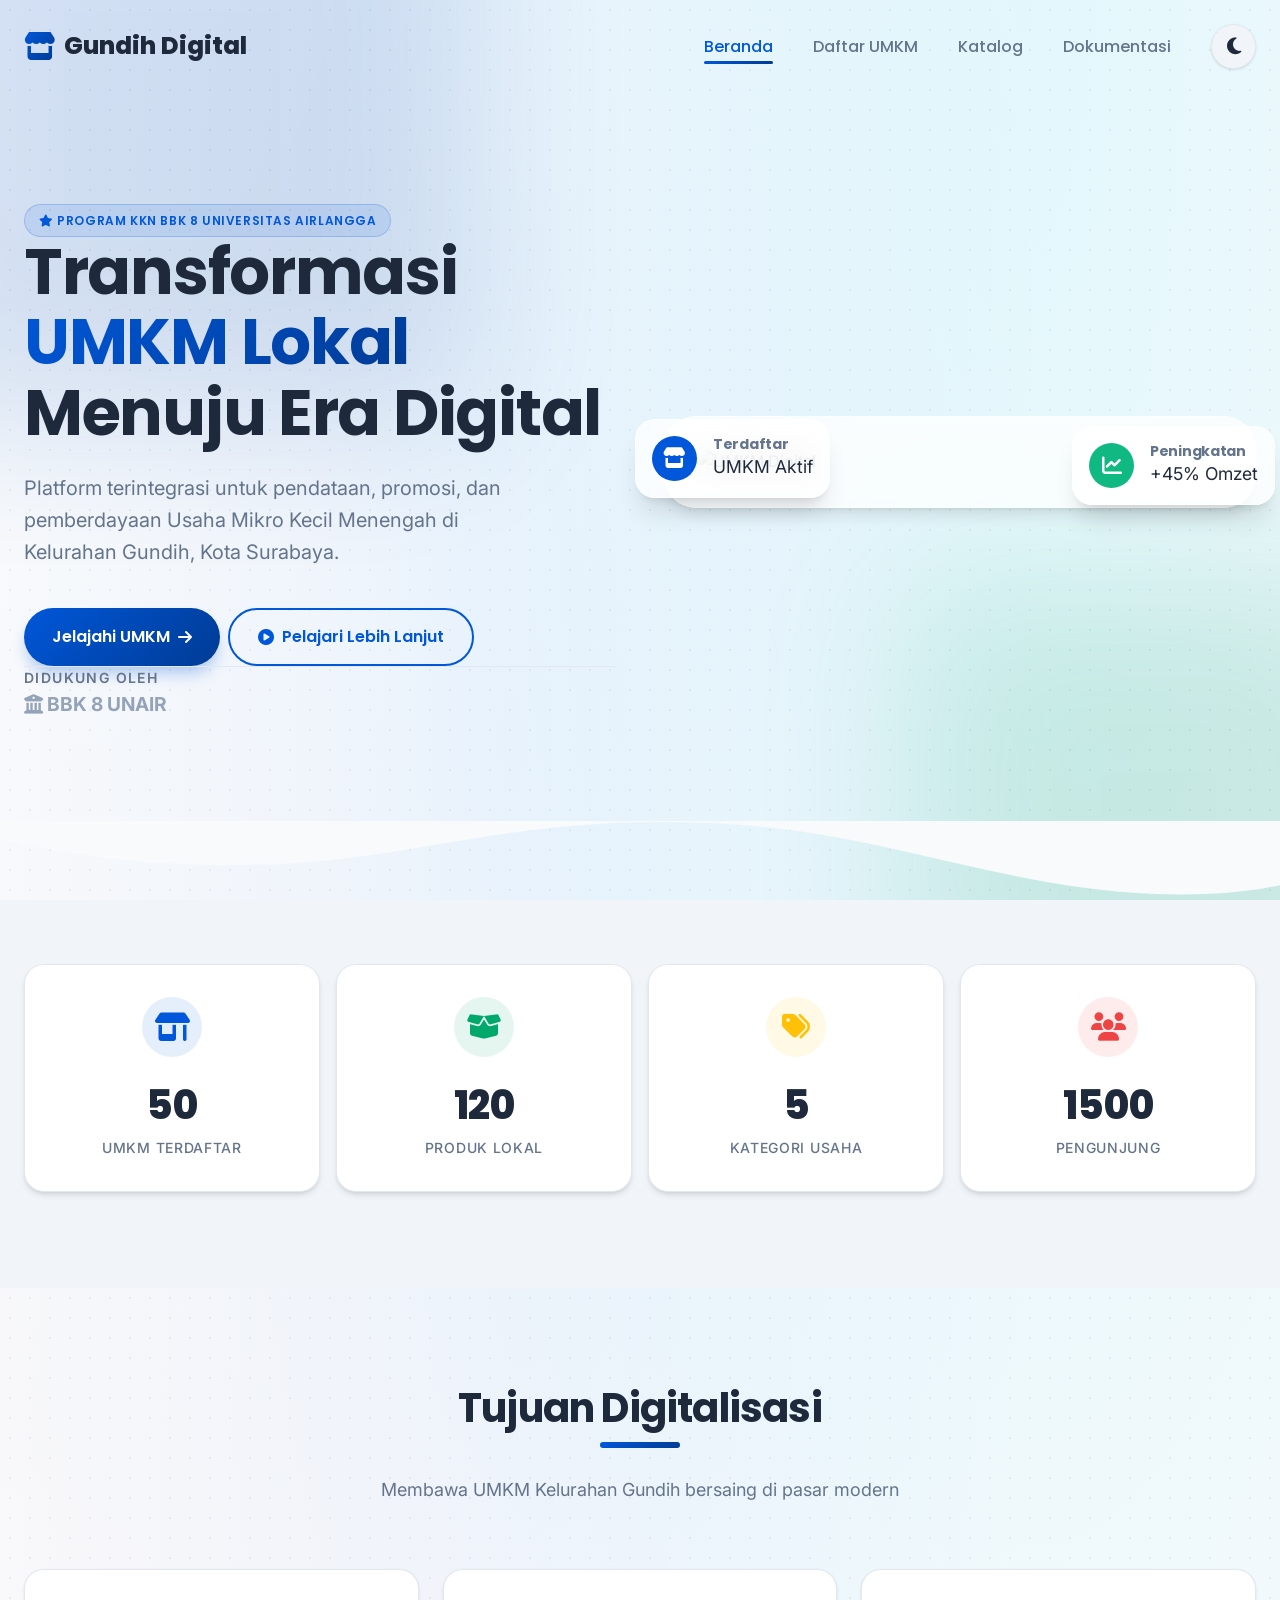
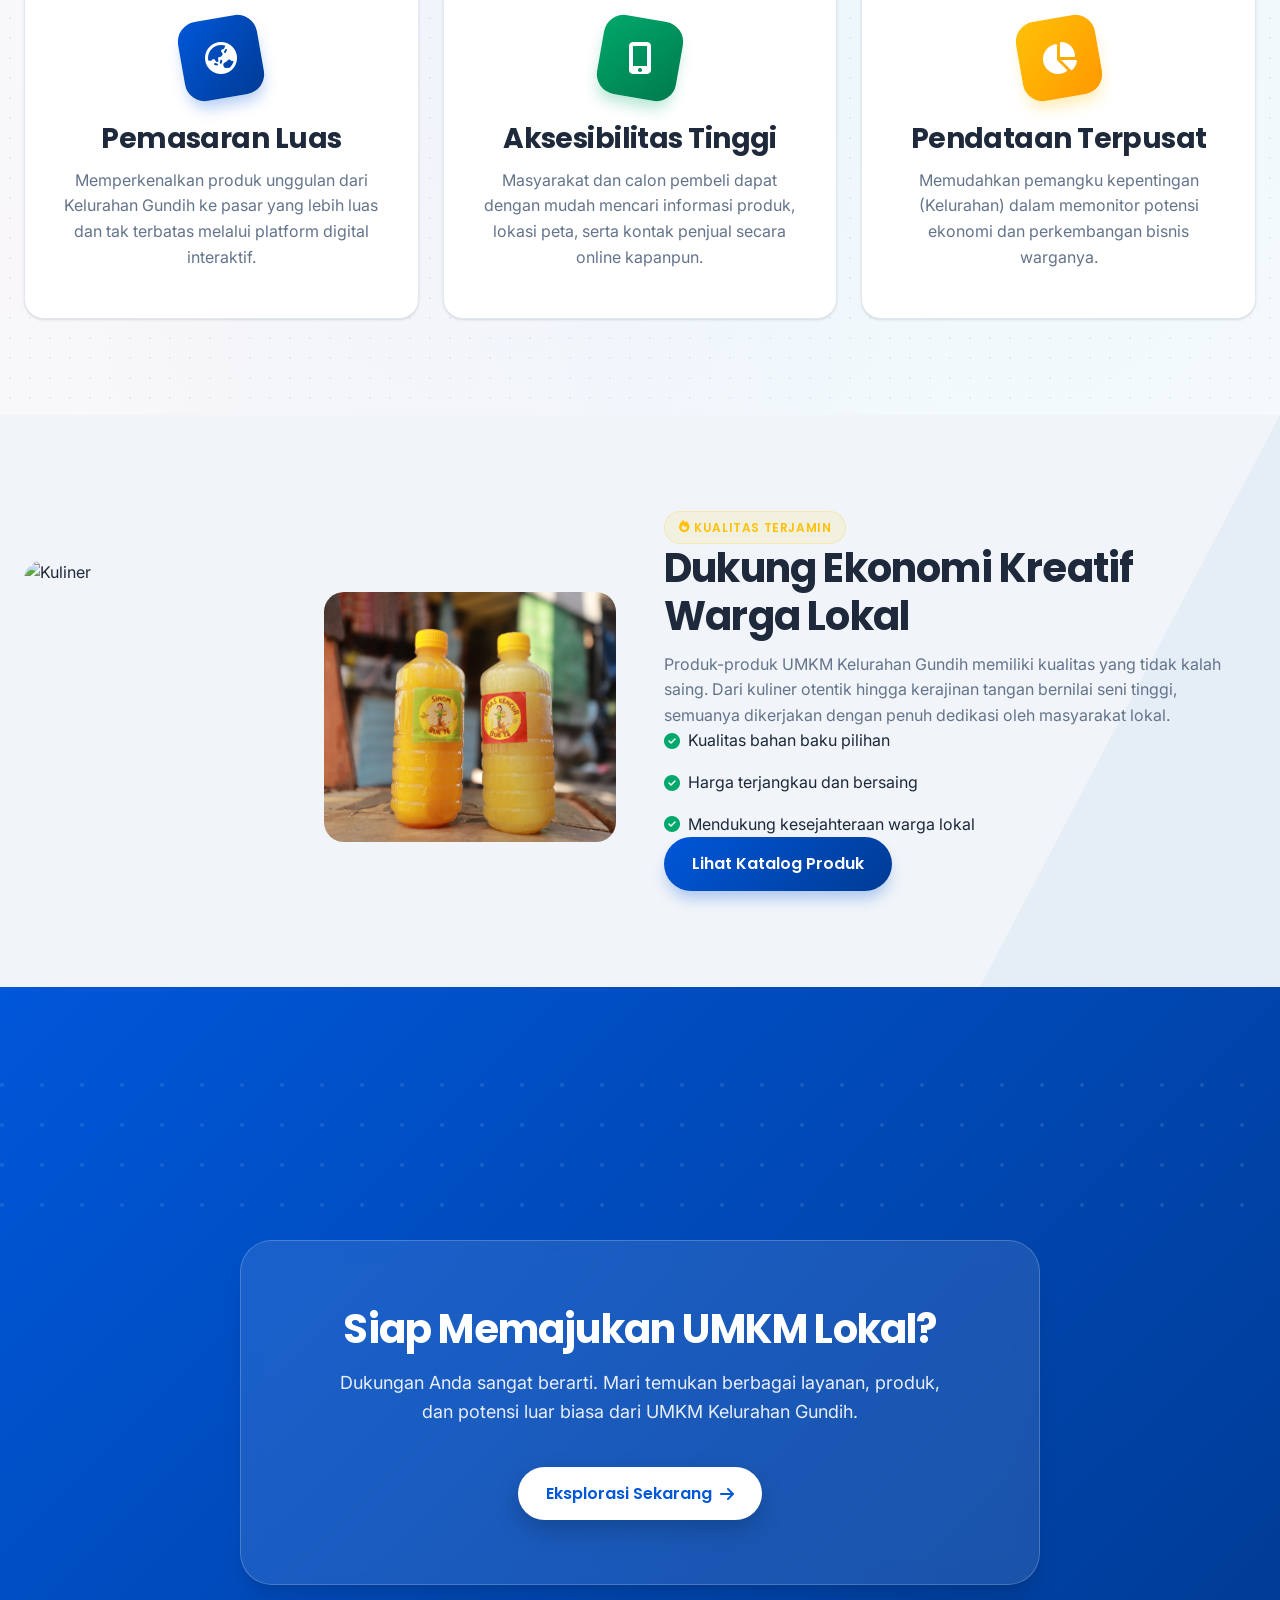
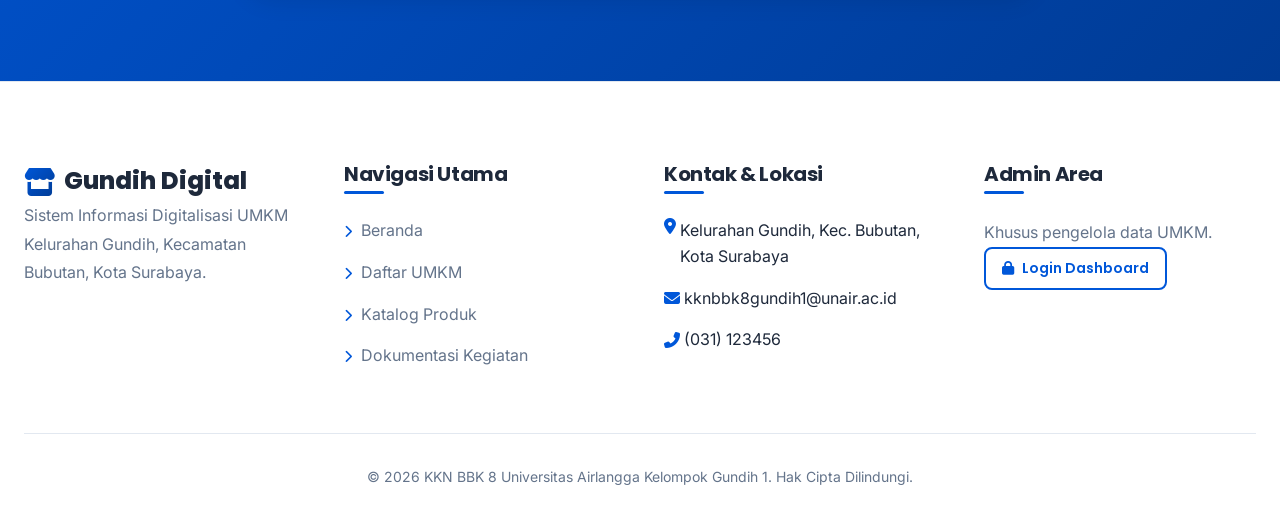
==== index.html @ 5e5d007c "Add UMKM website" ====
<!DOCTYPE html>
<html lang="id">

<head>
    <meta charset="UTF-8">
    <meta name="viewport" content="width=device-width, initial-scale=1.0">
    <title>UMKM Gundih Digital | KKN BBK 8 UNAIR</title>
    <meta name="description"
        content="Sistem Informasi Digitalisasi UMKM Kelurahan Gundih, Kecamatan Bubutan, Kota Surabaya oleh KKN BBK 8 Universitas Airlangga Kelompok Gundih 1.">

    <link rel="stylesheet" href="css/style.css">
    <link rel="stylesheet" href="css/animations.css">
    <link rel="stylesheet" href="css/responsive.css">
    <link rel="stylesheet" href="https://cdnjs.cloudflare.com/ajax/libs/font-awesome/6.4.0/css/all.min.css">
</head>

<body>
    <div id="pageLoader" class="loader-wrapper">
        <div class="loader"></div>
    </div>

    <nav class="navbar">
        <div class="container nav-container">
            <a href="index.html" class="logo">
                <i class="fas fa-store"></i> Gundih Digital
            </a>

            <button class="mobile-menu-btn" id="mobileMenuBtn">
                <i class="fas fa-bars"></i>
            </button>

            <ul class="nav-links" id="navLinks">
                <li><a href="index.html" class="nav-link active">Beranda</a></li>
                <li><a href="umkm.html" class="nav-link">Daftar UMKM</a></li>
                <li><a href="produk.html" class="nav-link">Katalog</a></li>
                <li><a href="dokumentasi.html" class="nav-link">Dokumentasi</a></li>
                <li>
                    <button id="themeToggle" class="theme-toggle" aria-label="Toggle Dark Mode">
                        <i class="fas fa-moon"></i>
                    </button>
                </li>
            </ul>
        </div>
    </nav>

    <!-- Hero Section Modernized -->
    <section class="section"
        style="min-height: 100vh; display: flex; align-items: center; position: relative; overflow: hidden; padding-top: 120px; background: transparent;">
        <!-- Decorative Elements -->
        <div class="pattern-dots"></div>
        <div class="blob-anim"
            style="position: absolute; top: -20%; left: -10%; width: 600px; height: 600px; background: var(--primary-gradient); filter: blur(80px); opacity: 0.15; z-index: -1;">
        </div>
        <div class="blob-anim"
            style="position: absolute; bottom: -20%; right: -10%; width: 500px; height: 500px; background: var(--secondary-gradient); filter: blur(80px); opacity: 0.15; z-index: -1; animation-delay: -5s;">
        </div>

        <div class="container relative z-10">
            <div class="grid grid-cols-2 items-center gap-6"
                style="grid-template-columns: repeat(auto-fit, minmax(300px, 1fr));">
                <div class="hero-content reveal">
                    <span class="badge badge-primary mb-4 fade-in stagger-1">
                        <i class="fas fa-star"></i> Program KKN BBK 8 UNIVERSITAS AIRLANGGA
                    </span>
                    <h1 class="fade-in stagger-2" style="margin-bottom: 1.5rem; line-height: 1.1;">
                        Transformasi <span class="gradient-text">UMKM Lokal</span> Menuju Era Digital
                    </h1>
                    <p class="text-muted fade-in stagger-3"
                        style="font-size: 1.25rem; margin-bottom: 2.5rem; max-width: 500px;">
                        Platform terintegrasi untuk pendataan, promosi, dan pemberdayaan Usaha Mikro Kecil Menengah di
                        Kelurahan Gundih, Kota Surabaya.
                    </p>
                    <div class="flex gap-2 fade-in stagger-4 flex-wrap">
                        <a href="umkm.html" class="btn btn-primary">
                            Jelajahi UMKM <i class="fas fa-arrow-right"></i>
                        </a>
                        <a href="#tentang" class="btn btn-outline">
                            <i class="fas fa-play-circle"></i> Pelajari Lebih Lanjut
                        </a>
                    </div>

                    <!-- Trusted By dummy -->
                    <div class="mt-5 fade-in stagger-5 pt-4" style="border-top: 1px solid var(--border);">
                        <p class="text-muted mb-2"
                            style="font-size: 0.875rem; font-weight: 600; text-transform: uppercase; letter-spacing: 0.1em;">
                            Didukung Oleh</p>
                        <div class="flex gap-4 items-center">
                            <span style="font-weight: 700; font-size: 1.2rem; color: var(--text-light);"><i
                                    class="fas fa-university"></i> BBK 8 UNAIR</span>
                        </div>
                    </div>
                </div>

                <div class="hero-image reveal-zoom stagger-3 relative">
                    <div class="glass-card float p-3"
                        style="border-radius: var(--radius-xl); background: var(--glass-bg);">
                        <img src="https://images.unsplash.com/photo-1556740749-887f6717d5e4?auto=format&fit=crop&q=80&w=800"
                            alt="UMKM Digital" style="border-radius: var(--radius-lg); width: 100%;">

                        <!-- Floating Badge 1 -->
                        <div class="glass float-delayed"
                            style="position: absolute; top: 10%; right: -20px; padding: 1rem; border-radius: var(--radius-lg); display: flex; align-items: center; gap: 1rem; box-shadow: var(--shadow-xl);">
                            <div
                                style="width: 45px; height: 45px; background: var(--success); color: white; border-radius: 50%; display: flex; align-items: center; justify-content: center; font-size: 1.25rem;">
                                <i class="fas fa-chart-line"></i>
                            </div>
                            <div>
                                <h4 style="margin: 0; font-size: 0.875rem; color: var(--text-muted);">Peningkatan</h4>
                                <p class="text-main font-bold" style="margin: 0; font-size: 1.1rem;">+45% Omzet</p>
                            </div>
                        </div>

                        <!-- Floating Badge 2 -->
                        <div class="glass float"
                            style="position: absolute; bottom: 10%; left: -30px; padding: 1rem; border-radius: var(--radius-lg); display: flex; align-items: center; gap: 1rem; box-shadow: var(--shadow-xl);">
                            <div
                                style="width: 45px; height: 45px; background: var(--primary); color: white; border-radius: 50%; display: flex; align-items: center; justify-content: center; font-size: 1.25rem;">
                                <i class="fas fa-store"></i>
                            </div>
                            <div>
                                <h4 style="margin: 0; font-size: 0.875rem; color: var(--text-muted);">Terdaftar</h4>
                                <p class="text-main font-bold" style="margin: 0; font-size: 1.1rem;">UMKM Aktif</p>
                            </div>
                        </div>
                    </div>
                </div>
            </div>
        </div>

        <!-- Wave Bottom -->
        <div class="wave-container wave-bottom">
            <svg data-name="Layer 1" xmlns="http://www.w3.org/2000/svg" viewBox="0 0 1200 120"
                preserveAspectRatio="none">
                <path
                    d="M321.39,56.44c58-10.79,114.16-30.13,172-41.86,82.39-16.72,168.19-17.73,250.45-.39C823.78,31,906.67,72,985.66,92.83c70.05,18.48,146.53,26.09,214.34,3V0H0V27.35A600.21,600.21,0,0,0,321.39,56.44Z"
                    class="shape-fill"></path>
            </svg>
        </div>
    </section>

    <!-- Stats Section -->
    <section class="section section-alt" style="padding-top: 4rem; padding-bottom: 6rem;">
        <div class="container">
            <div class="grid grid-cols-4 gap-3 text-center"
                style="grid-template-columns: repeat(auto-fit, minmax(200px, 1fr));">
                <div class="stat-box reveal stagger-1">
                    <div class="stat-icon" style="background: rgba(0, 87, 217, 0.1); color: var(--primary);"><i
                            class="fas fa-store-alt"></i></div>
                    <h3 class="counter-anim" data-target="50">0</h3>
                    <p>UMKM Terdaftar</p>
                </div>
                <div class="stat-box reveal stagger-2">
                    <div class="stat-icon" style="background: rgba(0, 168, 107, 0.1); color: var(--secondary);"><i
                            class="fas fa-box-open"></i></div>
                    <h3 class="counter-anim" data-target="120">0</h3>
                    <p>Produk Lokal</p>
                </div>
                <div class="stat-box reveal stagger-3">
                    <div class="stat-icon" style="background: rgba(255, 193, 7, 0.1); color: var(--accent);"><i
                            class="fas fa-tags"></i></div>
                    <h3 class="counter-anim" data-target="5">0</h3>
                    <p>Kategori Usaha</p>
                </div>
                <div class="stat-box reveal stagger-4">
                    <div class="stat-icon" style="background: rgba(239, 68, 68, 0.1); color: var(--danger);"><i
                            class="fas fa-users"></i></div>
                    <h3 class="counter-anim" data-target="1500">0</h3>
                    <p>Pengunjung</p>
                </div>
            </div>
        </div>
    </section>

    <!-- Tentang Section -->
    <section id="tentang" class="section relative">
        <div class="pattern-dots"></div>
        <div class="container">
            <div class="section-title reveal">
                <h2>Tujuan Digitalisasi</h2>
                <p>Membawa UMKM Kelurahan Gundih bersaing di pasar modern</p>
            </div>

            <div class="grid grid-cols-3 gap-4">
                <div class="card glass-card reveal stagger-1" style="text-align: center; padding: 3rem 2rem;">
                    <div
                        style="width: 80px; height: 80px; margin: 0 auto 1.5rem; background: var(--primary-gradient); border-radius: 20px; display: flex; align-items: center; justify-content: center; color: white; font-size: 2rem; transform: rotate(-10deg); box-shadow: var(--shadow-colored);">
                        <i class="fas fa-globe-asia" style="transform: rotate(10deg);"></i>
                    </div>
                    <h3>Pemasaran Luas</h3>
                    <p class="text-muted">Memperkenalkan produk unggulan dari Kelurahan Gundih ke pasar yang lebih luas
                        dan tak terbatas melalui platform digital interaktif.</p>
                </div>

                <div class="card glass-card reveal stagger-2" style="text-align: center; padding: 3rem 2rem;">
                    <div
                        style="width: 80px; height: 80px; margin: 0 auto 1.5rem; background: var(--secondary-gradient); border-radius: 20px; display: flex; align-items: center; justify-content: center; color: white; font-size: 2rem; transform: rotate(10deg); box-shadow: 0 10px 15px -3px rgba(0,168,107,0.3);">
                        <i class="fas fa-mobile-alt" style="transform: rotate(-10deg);"></i>
                    </div>
                    <h3>Aksesibilitas Tinggi</h3>
                    <p class="text-muted">Masyarakat dan calon pembeli dapat dengan mudah mencari informasi produk,
                        lokasi peta, serta kontak penjual secara online kapanpun.</p>
                </div>

                <div class="card glass-card reveal stagger-3" style="text-align: center; padding: 3rem 2rem;">
                    <div
                        style="width: 80px; height: 80px; margin: 0 auto 1.5rem; background: var(--accent-gradient); border-radius: 20px; display: flex; align-items: center; justify-content: center; color: white; font-size: 2rem; transform: rotate(-10deg); box-shadow: 0 10px 15px -3px rgba(255,193,7,0.3);">
                        <i class="fas fa-chart-pie" style="transform: rotate(10deg);"></i>
                    </div>
                    <h3>Pendataan Terpusat</h3>
                    <p class="text-muted">Memudahkan pemangku kepentingan (Kelurahan) dalam memonitor potensi ekonomi
                        dan perkembangan bisnis warganya.</p>
                </div>
            </div>
        </div>
    </section>

    <!-- Highlight Section (Baru) -->
    <section class="section" style="background: var(--bg-color-alt); position: relative; overflow: hidden;">
        <div
            style="position: absolute; top: 0; right: 0; width: 300px; height: 100%; background: var(--primary); clip-path: polygon(100% 0, 100% 100%, 0 100%, 100% 0); opacity: 0.05;">
        </div>
        <div class="container relative z-10">
            <div class="grid grid-cols-2 items-center gap-6"
                style="grid-template-columns: 1fr 1fr; @media(max-width: 768px){grid-template-columns: 1fr;}">
                <div class="reveal-zoom">
                    <div class="grid grid-cols-2 gap-2">
                        <img src="wingko.jpg"
                            alt="Kuliner"
                            style="border-radius: var(--radius-lg); height: 250px; object-fit: cover; width: 100%;">
                        <img src="jamu.jpg"
                            alt="Kerajinan"
                            style="border-radius: var(--radius-lg); height: 250px; object-fit: cover; width: 100%; margin-top: 2rem;">
                    </div>
                </div>
                <div class="reveal">
                    <span class="badge badge-accent mb-3"><i class="fas fa-fire"></i> Kualitas Terjamin</span>
                    <h2>Dukung Ekonomi Kreatif Warga Lokal</h2>
                    <p class="text-muted mb-4 text-lg">
                        Produk-produk UMKM Kelurahan Gundih memiliki kualitas yang tidak kalah saing. Dari kuliner
                        otentik hingga kerajinan tangan bernilai seni tinggi, semuanya dikerjakan dengan penuh dedikasi
                        oleh masyarakat lokal.
                    </p>
                    <ul class="mb-5" style="display: flex; flex-direction: column; gap: 1rem;">
                        <li class="flex items-center gap-2"><i class="fas fa-check-circle text-secondary"></i> Kualitas
                            bahan baku pilihan</li>
                        <li class="flex items-center gap-2"><i class="fas fa-check-circle text-secondary"></i> Harga
                            terjangkau dan bersaing</li>
                        <li class="flex items-center gap-2"><i class="fas fa-check-circle text-secondary"></i> Mendukung
                            kesejahteraan warga lokal</li>
                    </ul>
                    <a href="produk.html" class="btn btn-primary">Lihat Katalog Produk</a>
                </div>
            </div>
        </div>
    </section>

    <!-- Call to Action -->
    <section class="section"
        style="background: var(--primary-gradient); color: white; text-align: center; position: relative; overflow: hidden;">
        <!-- Background graphics -->
        <svg class="absolute" style="top: 0; left: 0; width: 100%; height: 100%; opacity: 0.1;"
            xmlns="http://www.w3.org/2000/svg">
            <defs>
                <pattern id="pattern1" width="40" height="40" patternUnits="userSpaceOnUse">
                    <circle cx="2" cy="2" r="2" fill="currentColor"></circle>
                </pattern>
            </defs>
            <rect width="100%" height="100%" fill="url(#pattern1)"></rect>
        </svg>

        <div class="container reveal relative z-10">
            <div
                style="background: rgba(255,255,255,0.1); border: 1px solid rgba(255,255,255,0.2); backdrop-filter: blur(10px); padding: 4rem 2rem; border-radius: var(--radius-xl); max-width: 800px; margin: 0 auto; box-shadow: var(--shadow-xl);">
                <h2 style="color: white; font-size: 2.5rem; margin-bottom: 1rem;">Siap Memajukan UMKM Lokal?</h2>
                <p
                    style="color: rgba(255,255,255,0.9); font-size: 1.125rem; margin-bottom: 2.5rem; max-width: 600px; margin-left: auto; margin-right: auto;">
                    Dukungan Anda sangat berarti. Mari temukan berbagai layanan, produk, dan potensi luar biasa dari
                    UMKM Kelurahan Gundih.
                </p>
                <div class="flex gap-2 justify-center">
                    <a href="umkm.html" class="btn"
                        style="background: white; color: var(--primary); box-shadow: 0 10px 25px rgba(0,0,0,0.2);">
                        Eksplorasi Sekarang <i class="fas fa-arrow-right"></i>
                    </a>
                </div>
            </div>
        </div>
    </section>

    <!-- Footer -->
    <footer class="footer">
        <div class="container">
            <div class="footer-content">
                <div class="footer-col">
                    <a href="#" class="logo mb-3">
                        <i class="fas fa-store"></i> Gundih Digital
                    </a>
                    <p>Sistem Informasi Digitalisasi UMKM Kelurahan Gundih, Kecamatan Bubutan, Kota Surabaya.</p>
                </div>
                <div class="footer-col">
                    <h3>Navigasi Utama</h3>
                    <ul class="footer-links">
                        <li><a href="index.html"><i class="fas fa-chevron-right text-primary"
                                    style="font-size: 0.8rem; margin-right: 5px;"></i> Beranda</a></li>
                        <li><a href="umkm.html"><i class="fas fa-chevron-right text-primary"
                                    style="font-size: 0.8rem; margin-right: 5px;"></i> Daftar UMKM</a></li>
                        <li><a href="produk.html"><i class="fas fa-chevron-right text-primary"
                                    style="font-size: 0.8rem; margin-right: 5px;"></i> Katalog Produk</a></li>
                        <li><a href="dokumentasi.html"><i class="fas fa-chevron-right text-primary"
                                    style="font-size: 0.8rem; margin-right: 5px;"></i> Dokumentasi Kegiatan</a></li>
                    </ul>
                </div>
                <div class="footer-col">
                    <h3>Kontak & Lokasi</h3>
                    <ul class="footer-links">
                        <li class="flex gap-1 items-start"><i class="fas fa-map-marker-alt text-primary mt-1"></i>
                            <span>Kelurahan Gundih, Kec. Bubutan, Kota Surabaya</span></li>
                        <li class="flex gap-1 items-center"><i class="fas fa-envelope text-primary"></i>
                            <span>kknbbk8gundih1@unair.ac.id</span></li>
                        <li class="flex gap-1 items-center"><i class="fas fa-phone-alt text-primary"></i> <span>(031)
                                123456</span></li>
                    </ul>
                </div>
                <div class="footer-col">
                    <h3>Admin Area</h3>
                    <p class="mb-3">Khusus pengelola data UMKM.</p>
                    <a href="login.html" class="btn btn-outline"
                        style="padding: 0.5rem 1rem; font-size: 0.875rem; border-radius: var(--radius-sm);">
                        <i class="fas fa-lock"></i> Login Dashboard
                    </a>
                </div>
            </div>
            <div class="footer-bottom">
                <p>&copy; 2026 KKN BBK 8 Universitas Airlangga Kelompok Gundih 1. Hak Cipta Dilindungi.</p>
            </div>
        </div>
    </footer>

    <!-- Back to Top Button -->
    <button id="scrollToTop" class="back-to-top" aria-label="Scroll to top">
        <i class="fas fa-arrow-up"></i>
    </button>

    <script src="js/database.js"></script>
    <script src="js/ui.js"></script>
</body>

</html>
---- css/style.css ----
/* ==========================================================================
   CSS Variables & Tokens (Redesign 2026)
   ========================================================================== */
@import url('https://fonts.googleapis.com/css2?family=Poppins:wght@300;400;500;600;700;800&family=Inter:wght@400;500;600&display=swap');

:root {
  /* Colors */
  --primary: #0057D9;
  --primary-light: #337BE0;
  --primary-dark: #0044AB;
  --primary-gradient: linear-gradient(135deg, #0057D9 0%, #003B94 100%);
  
  --secondary: #00A86B;
  --secondary-light: #26C285;
  --secondary-gradient: linear-gradient(135deg, #00A86B 0%, #007A4D 100%);
  
  --accent: #FFC107;
  --accent-light: #FFD54F;
  --accent-gradient: linear-gradient(135deg, #FFC107 0%, #FF9800 100%);
  
  --bg-color: #F8FAFC; /* Light gray-blue */
  --bg-color-alt: #F1F5F9;
  --bg-mesh: radial-gradient(at 40% 20%, hsla(216,100%,74%,0.1) 0px, transparent 50%),
             radial-gradient(at 80% 0%, hsla(189,100%,56%,0.1) 0px, transparent 50%),
             radial-gradient(at 0% 50%, hsla(355,100%,93%,0.1) 0px, transparent 50%),
             var(--bg-color);
  
  --text-main: #1E293B; /* Slate 800 */
  --text-muted: #64748B; /* Slate 500 */
  --text-light: #94A3B8; /* Slate 400 */
  
  --danger: #EF4444;
  --success: #10B981;
  --info: #3B82F6;
  
  --white: #FFFFFF;
  --border: #E2E8F0;
  
  /* Glassmorphism */
  --glass-bg: rgba(255, 255, 255, 0.75);
  --glass-border: rgba(255, 255, 255, 0.5);
  --glass-shadow: 0 8px 32px 0 rgba(31, 38, 135, 0.05);

  /* Modern Shadows layered */
  --shadow-sm: 0 1px 3px 0 rgba(0, 0, 0, 0.1), 0 1px 2px -1px rgba(0, 0, 0, 0.1);
  --shadow-md: 0 4px 6px -1px rgba(0, 0, 0, 0.1), 0 2px 4px -2px rgba(0, 0, 0, 0.1);
  --shadow-lg: 0 10px 15px -3px rgba(0, 0, 0, 0.1), 0 4px 6px -4px rgba(0, 0, 0, 0.1);
  --shadow-xl: 0 20px 25px -5px rgba(0, 0, 0, 0.1), 0 8px 10px -6px rgba(0, 0, 0, 0.1);
  --shadow-colored: 0 10px 15px -3px rgba(0, 87, 217, 0.3);
  
  /* Radii */
  --radius-sm: 0.5rem;
  --radius-md: 0.75rem;
  --radius-lg: 1.25rem;
  --radius-xl: 2rem;
  --radius-full: 9999px;

  /* Typography */
  --font-heading: 'Poppins', sans-serif;
  --font-body: 'Inter', sans-serif;
}

/* Dark Mode Variables */
[data-theme="dark"] {
  --bg-color: #0F172A; /* Slate 900 */
  --bg-color-alt: #1E293B; /* Slate 800 */
  --bg-mesh: radial-gradient(at 40% 20%, hsla(216,100%,74%,0.05) 0px, transparent 50%),
             radial-gradient(at 80% 0%, hsla(189,100%,56%,0.05) 0px, transparent 50%),
             radial-gradient(at 0% 50%, hsla(355,100%,93%,0.05) 0px, transparent 50%),
             var(--bg-color);
  
  --text-main: #F8FAFC; /* Slate 50 */
  --text-muted: #CBD5E1; /* Slate 300 */
  --text-light: #94A3B8; /* Slate 400 */
  
  --white: #1E293B; /* Cards in dark mode use slate 800 */
  --border: #334155; /* Slate 700 */
  
  --glass-bg: rgba(30, 41, 59, 0.75);
  --glass-border: rgba(255, 255, 255, 0.05);
  --glass-shadow: 0 8px 32px 0 rgba(0, 0, 0, 0.3);
  
  --shadow-colored: 0 10px 15px -3px rgba(0, 87, 217, 0.5);
}

/* ==========================================================================
   Reset & Base
   ========================================================================== */
*, *::before, *::after { box-sizing: border-box; margin: 0; padding: 0; }
html { scroll-behavior: smooth; font-size: 16px; }
body {
  font-family: var(--font-body);
  background: var(--bg-mesh);
  color: var(--text-main);
  line-height: 1.6;
  overflow-x: hidden;
  transition: background-color 0.4s ease, color 0.4s ease;
  position: relative;
}
a { text-decoration: none; color: inherit; transition: all 0.3s ease; }
ul { list-style: none; }
img { max-width: 100%; height: auto; display: block; border-radius: var(--radius-sm); }
button { cursor: pointer; font-family: inherit; border: none; outline: none; background: none; }

/* Background Patterns */
.pattern-dots {
  background-image: radial-gradient(var(--text-light) 1px, transparent 1px);
  background-size: 20px 20px;
  opacity: 0.15;
  position: absolute;
  top: 0; left: 0; right: 0; bottom: 0;
  z-index: -1;
}

/* ==========================================================================
   Typography Hierarchy
   ========================================================================== */
h1, h2, h3, h4, h5, h6 {
  font-family: var(--font-heading);
  font-weight: 700;
  line-height: 1.2;
  margin-bottom: 0.75rem;
  color: var(--text-main);
  letter-spacing: -0.02em;
}

h1 { font-size: clamp(2.5rem, 5vw, 4rem); }
h2 { font-size: clamp(2rem, 4vw, 2.5rem); }
h3 { font-size: clamp(1.5rem, 3vw, 1.75rem); }
h4 { font-size: 1.25rem; }

.text-primary { color: var(--primary); }
.text-secondary { color: var(--secondary); }
.text-accent { color: var(--accent); }
.text-muted { color: var(--text-muted); }

.gradient-text {
  background: var(--primary-gradient);
  -webkit-background-clip: text;
  -webkit-text-fill-color: transparent;
  background-clip: text;
}

/* ==========================================================================
   Layout & Utility
   ========================================================================== */
.container {
  width: 100%;
  max-width: 1280px;
  margin: 0 auto;
  padding: 0 1.5rem;
}

.section { padding: 6rem 0; position: relative; }
.section-alt { background-color: var(--bg-color-alt); }

.section-title {
  text-align: center;
  margin-bottom: 4rem;
  max-width: 600px;
  margin-inline: auto;
}
.section-title h2 { position: relative; display: inline-block; padding-bottom: 1rem; }
.section-title h2::after {
  content: '';
  position: absolute;
  bottom: 0; left: 50%;
  transform: translateX(-50%);
  width: 80px; height: 6px;
  background: var(--primary-gradient);
  border-radius: var(--radius-full);
}
.section-title p {
  color: var(--text-muted);
  margin-top: 1rem;
  font-size: 1.125rem;
}

/* Grid & Flex */
.flex { display: flex; }
.flex-col { flex-direction: column; }
.items-center { align-items: center; }
.justify-center { justify-content: center; }
.justify-between { justify-content: space-between; }
.gap-1 { gap: 0.5rem; }
.gap-2 { gap: 1rem; }
.gap-3 { gap: 1.5rem; }
.gap-4 { gap: 2rem; }
.gap-6 { gap: 3rem; }

.grid { display: grid; }
.grid-cols-1 { grid-template-columns: repeat(1, 1fr); }
.grid-cols-2 { grid-template-columns: repeat(2, 1fr); }
.grid-cols-3 { grid-template-columns: repeat(3, 1fr); }
.grid-cols-4 { grid-template-columns: repeat(4, 1fr); }

/* ==========================================================================
   Components
   ========================================================================== */
/* Grid Utility Classes */
.grid { display: grid; }
.grid-cols-1 { grid-template-columns: repeat(1, 1fr); }
.grid-cols-2 { grid-template-columns: repeat(2, 1fr); }
.grid-cols-3 { grid-template-columns: repeat(3, 1fr); }
.grid-cols-4 { grid-template-columns: repeat(4, 1fr); }
.gap-1 { gap: 0.25rem; }
.gap-2 { gap: 0.5rem; }
.gap-3 { gap: 1rem; }
.gap-4 { gap: 1.5rem; }
.gap-5 { gap: 2rem; }
.gap-6 { gap: 3rem; }

/* Glassmorphism Classes */
.glass {
  background: var(--glass-bg);
  backdrop-filter: blur(16px);
  -webkit-backdrop-filter: blur(16px);
  border: 1px solid var(--glass-border);
}

.glass-card {
  background: var(--glass-bg);
  backdrop-filter: blur(16px);
  -webkit-backdrop-filter: blur(16px);
  border: 1px solid var(--glass-border);
  border-radius: var(--radius-lg);
  padding: 2rem;
  box-shadow: var(--shadow-lg);
}

/* Buttons */
.btn {
  display: inline-flex;
  align-items: center;
  justify-content: center;
  padding: 0.875rem 1.75rem;
  border-radius: var(--radius-full);
  font-family: var(--font-heading);
  font-weight: 600;
  transition: all 0.3s cubic-bezier(0.4, 0, 0.2, 1);
  gap: 0.5rem;
  position: relative;
  overflow: hidden;
  z-index: 1;
}

.btn-primary {
  background: var(--primary-gradient);
  color: #fff;
  box-shadow: var(--shadow-colored);
  border: none;
}
.btn-primary:hover {
  transform: translateY(-3px);
  box-shadow: 0 15px 20px -5px rgba(0, 87, 217, 0.4);
}
.btn-primary::before {
  content: '';
  position: absolute;
  top: 0; left: 0; width: 100%; height: 100%;
  background: linear-gradient(135deg, #0044AB 0%, #0057D9 100%);
  z-index: -1;
  transition: opacity 0.3s ease;
  opacity: 0;
}
.btn-primary:hover::before { opacity: 1; }

.btn-secondary {
  background: var(--secondary-gradient);
  color: #fff;
  box-shadow: 0 10px 15px -3px rgba(0, 168, 107, 0.3);
}
.btn-secondary:hover { transform: translateY(-3px); }

.btn-outline {
  border: 2px solid var(--primary);
  color: var(--primary);
  background: transparent;
}
.btn-outline:hover {
  background: var(--primary);
  color: #fff;
  transform: translateY(-3px);
}

/* Badges */
.badge {
  display: inline-flex;
  align-items: center;
  gap: 0.25rem;
  padding: 0.35rem 0.85rem;
  border-radius: var(--radius-full);
  font-size: 0.75rem;
  font-weight: 600;
  font-family: var(--font-heading);
  text-transform: uppercase;
  letter-spacing: 0.05em;
}
.badge-primary { background: rgba(0, 87, 217, 0.1); color: var(--primary); border: 1px solid rgba(0, 87, 217, 0.2); }
.badge-secondary { background: rgba(0, 168, 107, 0.1); color: var(--secondary); border: 1px solid rgba(0, 168, 107, 0.2); }
.badge-accent { background: rgba(255, 193, 7, 0.1); color: var(--accent); border: 1px solid rgba(255, 193, 7, 0.2); }

/* Forms */
.form-group { margin-bottom: 1.5rem; }
.form-label { display: block; margin-bottom: 0.5rem; font-weight: 500; color: var(--text-main); font-family: var(--font-heading); }
.form-control {
  width: 100%;
  padding: 0.875rem 1.25rem;
  border: 1px solid var(--border);
  border-radius: var(--radius-md);
  background: var(--white);
  color: var(--text-main);
  font-family: inherit;
  transition: all 0.3s ease;
}
.form-control:focus {
  outline: none;
  border-color: var(--primary);
  box-shadow: 0 0 0 4px rgba(0, 87, 217, 0.1);
}

/* Header / Navbar */
.navbar {
  position: fixed; top: 0; left: 0; width: 100%; z-index: 1000;
  padding: 1.5rem 0; transition: all 0.3s ease;
}
.navbar.scrolled {
  background: var(--glass-bg);
  backdrop-filter: blur(20px);
  -webkit-backdrop-filter: blur(20px);
  box-shadow: var(--shadow-md);
  padding: 1rem 0;
  border-bottom: 1px solid var(--glass-border);
}
.nav-container { display: flex; justify-content: space-between; align-items: center; }
.logo {
  font-family: var(--font-heading);
  font-size: 1.5rem; font-weight: 800; color: var(--text-main);
  display: flex; align-items: center; gap: 0.5rem;
}
.logo i {
  background: var(--primary-gradient);
  -webkit-background-clip: text;
  -webkit-text-fill-color: transparent;
  font-size: 1.75rem;
}
.nav-links { display: flex; gap: 2.5rem; align-items: center; }
.nav-link {
  font-family: var(--font-heading);
  font-weight: 500; color: var(--text-muted); position: relative;
  transition: color 0.3s ease;
}
.nav-link:hover, .nav-link.active { color: var(--primary); }
.nav-link::after {
  content: ''; position: absolute; width: 0; height: 3px; bottom: -6px; left: 0;
  background: var(--primary-gradient); border-radius: var(--radius-full); transition: width 0.3s ease;
}
.nav-link:hover::after, .nav-link.active::after { width: 100%; }
.mobile-menu-btn { display: none; font-size: 1.5rem; color: var(--text-main); }

/* Footer */
.footer {
  background: var(--white);
  padding: 5rem 0 2rem;
  border-top: 1px solid var(--border);
  position: relative;
}
.footer-content {
  display: grid;
  grid-template-columns: repeat(auto-fit, minmax(250px, 1fr));
  gap: 3rem; margin-bottom: 3rem;
}
.footer-col h3 {
  font-size: 1.25rem; margin-bottom: 1.5rem; color: var(--text-main);
  position: relative; padding-bottom: 0.5rem;
}
.footer-col h3::after {
  content: ''; position: absolute; bottom: 0; left: 0;
  width: 40px; height: 3px; background: var(--primary); border-radius: var(--radius-full);
}
.footer-col p { color: var(--text-muted); line-height: 1.8; }
.footer-links li { margin-bottom: 1rem; }
.footer-links a { color: var(--text-muted); transition: all 0.3s ease; display: inline-block; }
.footer-links a:hover { color: var(--primary); transform: translateX(5px); }
.footer-bottom {
  text-align: center; padding-top: 2rem; border-top: 1px solid var(--border);
  color: var(--text-muted); font-size: 0.875rem;
}

/* Cards (Redesigned) */
.card {
  background: var(--white);
  border-radius: var(--radius-lg);
  overflow: hidden;
  box-shadow: var(--shadow-sm);
  transition: all 0.4s cubic-bezier(0.175, 0.885, 0.32, 1.275);
  border: 1px solid var(--border);
  display: flex; flex-direction: column;
  position: relative;
}
.card:hover {
  box-shadow: var(--shadow-xl);
  transform: translateY(-8px);
  border-color: rgba(0, 87, 217, 0.2);
}
.card-img-wrapper { position: relative; overflow: hidden; height: 220px; }
.card-img {
  width: 100%; height: 100%; object-fit: cover;
  transition: transform 0.5s ease;
  border-radius: 0; /* Override img rule */
}
.card:hover .card-img { transform: scale(1.05); }
.card-badge { position: absolute; top: 1rem; right: 1rem; z-index: 2; }
.card-body { padding: 1.5rem; flex-grow: 1; display: flex; flex-direction: column; position: relative; z-index: 2; background: var(--white); }
.card-title { font-size: 1.25rem; margin-bottom: 0.5rem; line-height: 1.3; }

/* Stats Card */
.stat-box {
  background: var(--white);
  padding: 2rem;
  border-radius: var(--radius-lg);
  box-shadow: var(--shadow-md);
  text-align: center;
  border: 1px solid var(--border);
  transition: all 0.3s ease;
  position: relative;
  overflow: hidden;
}
.stat-box::before {
  content: ''; position: absolute; top: 0; left: 0; width: 100%; height: 4px;
  background: var(--primary-gradient); transform: scaleX(0); transition: transform 0.3s ease;
}
.stat-box:hover { transform: translateY(-5px); box-shadow: var(--shadow-lg); }
.stat-box:hover::before { transform: scaleX(1); }
.stat-icon {
  width: 60px; height: 60px;
  margin: 0 auto 1.5rem;
  border-radius: 50%;
  display: flex; align-items: center; justify-content: center;
  font-size: 1.75rem;
}
.stat-box h3 { font-size: 2.5rem; margin-bottom: 0.5rem; color: var(--text-main); font-weight: 800; }
.stat-box p { color: var(--text-muted); font-weight: 500; text-transform: uppercase; letter-spacing: 0.05em; font-size: 0.875rem; }

/* Theme Toggle */
.theme-toggle {
  background: var(--bg-color-alt);
  border: 1px solid var(--border);
  width: 45px; height: 45px; border-radius: 50%;
  display: flex; align-items: center; justify-content: center;
  color: var(--text-main); box-shadow: var(--shadow-sm);
  transition: all 0.3s ease; font-size: 1.2rem;
}
.theme-toggle:hover { background: var(--primary); color: white; transform: rotate(15deg); }

/* Back to Top */
.back-to-top {
  position: fixed; bottom: 30px; right: 30px;
  width: 50px; height: 50px; border-radius: 50%;
  background: var(--primary-gradient); color: white;
  display: flex; align-items: center; justify-content: center;
  box-shadow: var(--shadow-colored);
  opacity: 0; visibility: hidden; transition: all 0.3s ease; z-index: 99;
}
.back-to-top.show { opacity: 1; visibility: visible; }
.back-to-top:hover { transform: translateY(-5px); box-shadow: 0 15px 25px -5px rgba(0, 87, 217, 0.5); }

/* Decorative Waves */
.wave-container { position: absolute; bottom: 0; left: 0; width: 100%; overflow: hidden; line-height: 0; transform: rotate(180deg); }
.wave-container svg { position: relative; display: block; width: calc(100% + 1.3px); height: 80px; }
.wave-container .shape-fill { fill: var(--bg-color); }
.wave-bottom { bottom: -1px; transform: rotate(0); z-index: 1;}
.wave-bottom .shape-fill { fill: var(--bg-color); }

/* Detail Page Layout Enhancements */
.info-card {
  background: var(--white);
  border: 1px solid var(--border);
  border-radius: var(--radius-md);
  padding: 1rem;
  display: flex;
  align-items: center;
  gap: 1rem;
  margin-bottom: 1rem;
  transition: all 0.3s ease;
}
.info-card:hover { border-color: var(--primary); box-shadow: var(--shadow-sm); }
.info-icon {
  width: 45px; height: 45px; border-radius: var(--radius-sm);
  background: rgba(0, 87, 217, 0.1); color: var(--primary);
  display: flex; align-items: center; justify-content: center; font-size: 1.25rem;
}
---- css/animations.css ----
/* ==========================================================================
   Animations & Keyframes (Redesign 2026)
   ========================================================================== */

/* Fade In */
.fade-in { animation: fadeIn 1s cubic-bezier(0.16, 1, 0.3, 1) forwards; opacity: 0; }
@keyframes fadeIn { from { opacity: 0; } to { opacity: 1; } }

/* Slide Up */
.slide-up { animation: slideUp 0.8s cubic-bezier(0.16, 1, 0.3, 1) forwards; opacity: 0; transform: translateY(40px); }
@keyframes slideUp { from { opacity: 0; transform: translateY(40px); } to { opacity: 1; transform: translateY(0); } }

/* Zoom In */
.zoom-in { animation: zoomIn 0.8s cubic-bezier(0.16, 1, 0.3, 1) forwards; opacity: 0; transform: scale(0.9); }
@keyframes zoomIn { from { opacity: 0; transform: scale(0.9); } to { opacity: 1; transform: scale(1); } }

/* Floating Effect */
.float { animation: floating 6s ease-in-out infinite; }
.float-delayed { animation: floating 6s ease-in-out infinite 3s; }
@keyframes floating {
  0% { transform: translateY(0px); }
  50% { transform: translateY(-20px); }
  100% { transform: translateY(0px); }
}

/* Blob Animation */
.blob-anim { animation: blobShape 10s ease-in-out infinite alternate; }
@keyframes blobShape {
  0% { border-radius: 60% 40% 30% 70% / 60% 30% 70% 40%; }
  50% { border-radius: 30% 60% 70% 40% / 50% 60% 30% 60%; }
  100% { border-radius: 60% 40% 30% 70% / 60% 30% 70% 40%; }
}

/* Staggered Animations */
.stagger-1 { animation-delay: 0.1s; }
.stagger-2 { animation-delay: 0.2s; }
.stagger-3 { animation-delay: 0.3s; }
.stagger-4 { animation-delay: 0.4s; }
.stagger-5 { animation-delay: 0.5s; }

/* Scroll Reveal (Intersection Observer) */
.reveal { opacity: 0; transform: translateY(40px); transition: all 1s cubic-bezier(0.16, 1, 0.3, 1); }
.reveal.active { opacity: 1; transform: translateY(0); }
.reveal-zoom { opacity: 0; transform: scale(0.9); transition: all 1s cubic-bezier(0.16, 1, 0.3, 1); }
.reveal-zoom.active { opacity: 1; transform: scale(1); }

/* Loading Screen */
.loader-wrapper {
  position: fixed; top: 0; left: 0; width: 100%; height: 100%;
  background: var(--bg-color); z-index: 9999;
  display: flex; flex-direction: column; justify-content: center; align-items: center; gap: 1rem;
  transition: opacity 0.6s ease, visibility 0.6s ease;
}
.loader-wrapper.fade-out { opacity: 0; visibility: hidden; }
.loader {
  width: 60px; height: 60px;
  border: 4px solid var(--border);
  border-top-color: var(--primary);
  border-radius: 50%;
  animation: spin 1s cubic-bezier(0.68, -0.55, 0.265, 1.55) infinite;
}
@keyframes spin { 100% { transform: rotate(360deg); } }

/* Skeleton Loading Modern */
.skeleton { position: relative; overflow: hidden; background-color: var(--border); border-radius: var(--radius-sm); }
.skeleton::after {
  content: ""; position: absolute; top: 0; right: 0; bottom: 0; left: 0;
  transform: translateX(-100%);
  background-image: linear-gradient(90deg, rgba(255, 255, 255, 0) 0, rgba(255, 255, 255, 0.2) 20%, rgba(255, 255, 255, 0.5) 60%, rgba(255, 255, 255, 0));
  animation: shimmer 2s infinite;
}
[data-theme="dark"] .skeleton::after {
  background-image: linear-gradient(90deg, rgba(0, 0, 0, 0) 0, rgba(255, 255, 255, 0.05) 20%, rgba(255, 255, 255, 0.1) 60%, rgba(0, 0, 0, 0));
}
@keyframes shimmer { 100% { transform: translateX(100%); } }

/* Toast Notification */
.toast-container {
  position: fixed; bottom: 30px; right: 30px; left: auto; transform: none;
  z-index: 9999; display: flex; flex-direction: column; gap: 15px; align-items: flex-end;
}
.toast {
  background: var(--white); color: var(--text-main);
  padding: 1rem 1.5rem; border-radius: var(--radius-md);
  box-shadow: var(--shadow-xl); border-left: 5px solid var(--primary);
  display: flex; align-items: center; gap: 12px; font-weight: 500;
  animation: toastSlideIn 0.4s cubic-bezier(0.175, 0.885, 0.32, 1.275) forwards, toastFadeOut 0.4s ease forwards 4s;
  min-width: 300px;
}
.toast.success { border-left-color: var(--success); }
.toast.error { border-left-color: var(--danger); }
.toast.warning { border-left-color: var(--accent); }
@keyframes toastSlideIn { from { opacity: 0; transform: translateX(100%); } to { opacity: 1; transform: translateX(0); } }
@keyframes toastFadeOut { from { opacity: 1; transform: translateX(0); } to { opacity: 0; transform: translateX(100%); } }
---- css/responsive.css ----
/* ==========================================================================
   Responsive Media Queries (Redesign 2026)
   ========================================================================== */

/* Extra Small Devices (Phones, less than 576px) */
@media (max-width: 575.98px) {
  html { font-size: 14px; }
  .section { padding: 4rem 0; }
  .section-title h2 { font-size: 2rem; }
  .grid-cols-2, .grid-cols-3, .grid-cols-4 { grid-template-columns: 1fr; }
  
  .nav-links {
    position: absolute; top: 100%; left: 0; width: 100%;
    background: var(--white); flex-direction: column; padding: 2rem; gap: 1.5rem;
    box-shadow: var(--shadow-lg); transform: translateY(-150%); transition: transform 0.4s ease; z-index: -1;
    border-bottom: 1px solid var(--border);
  }
  .nav-links.active { transform: translateY(0); }
  .mobile-menu-btn { display: block; }
  .footer-content { grid-template-columns: 1fr; text-align: center; gap: 2rem; }
  .footer-col h3::after { left: 50%; transform: translateX(-50%); }
  
  /* Admin Adjustments */
  .admin-topbar { flex-direction: column; gap: 1rem; align-items: flex-start; }
  .stats-grid { grid-template-columns: 1fr; }
}

/* Small Devices (Landscape Phones, 576px and up) */
@media (min-width: 576px) and (max-width: 767.98px) {
  html { font-size: 15px; }
  .grid-cols-3, .grid-cols-4 { grid-template-columns: repeat(2, 1fr); }
  
  .nav-links {
    position: absolute; top: 100%; left: 0; width: 100%;
    background: var(--white); flex-direction: column; padding: 2rem; gap: 1.5rem;
    box-shadow: var(--shadow-lg); transform: translateY(-150%); transition: transform 0.4s ease; z-index: -1;
  }
  .nav-links.active { transform: translateY(0); }
  .mobile-menu-btn { display: block; }
}

/* Medium Devices (Tablets, 768px and up) */
@media (min-width: 768px) and (max-width: 991.98px) {
  .grid-cols-4 { grid-template-columns: repeat(2, 1fr); }
  .hero-content { padding-right: 2rem; }
}

/* Large Devices (Desktops, 992px and up) */
@media (min-width: 992px) {
  .hero-content h1 { font-size: 4rem; }
}

/* Admin Sidebar Responsive */
@media (max-width: 991.98px) {
  .sidebar {
    position: fixed; height: 100vh; transform: translateX(-100%);
    box-shadow: var(--shadow-xl);
  }
  .sidebar.active { transform: translateX(0); }
  .table-controls { flex-direction: column; align-items: flex-start; gap: 1rem; }
  .table-search { width: 100%; }
}
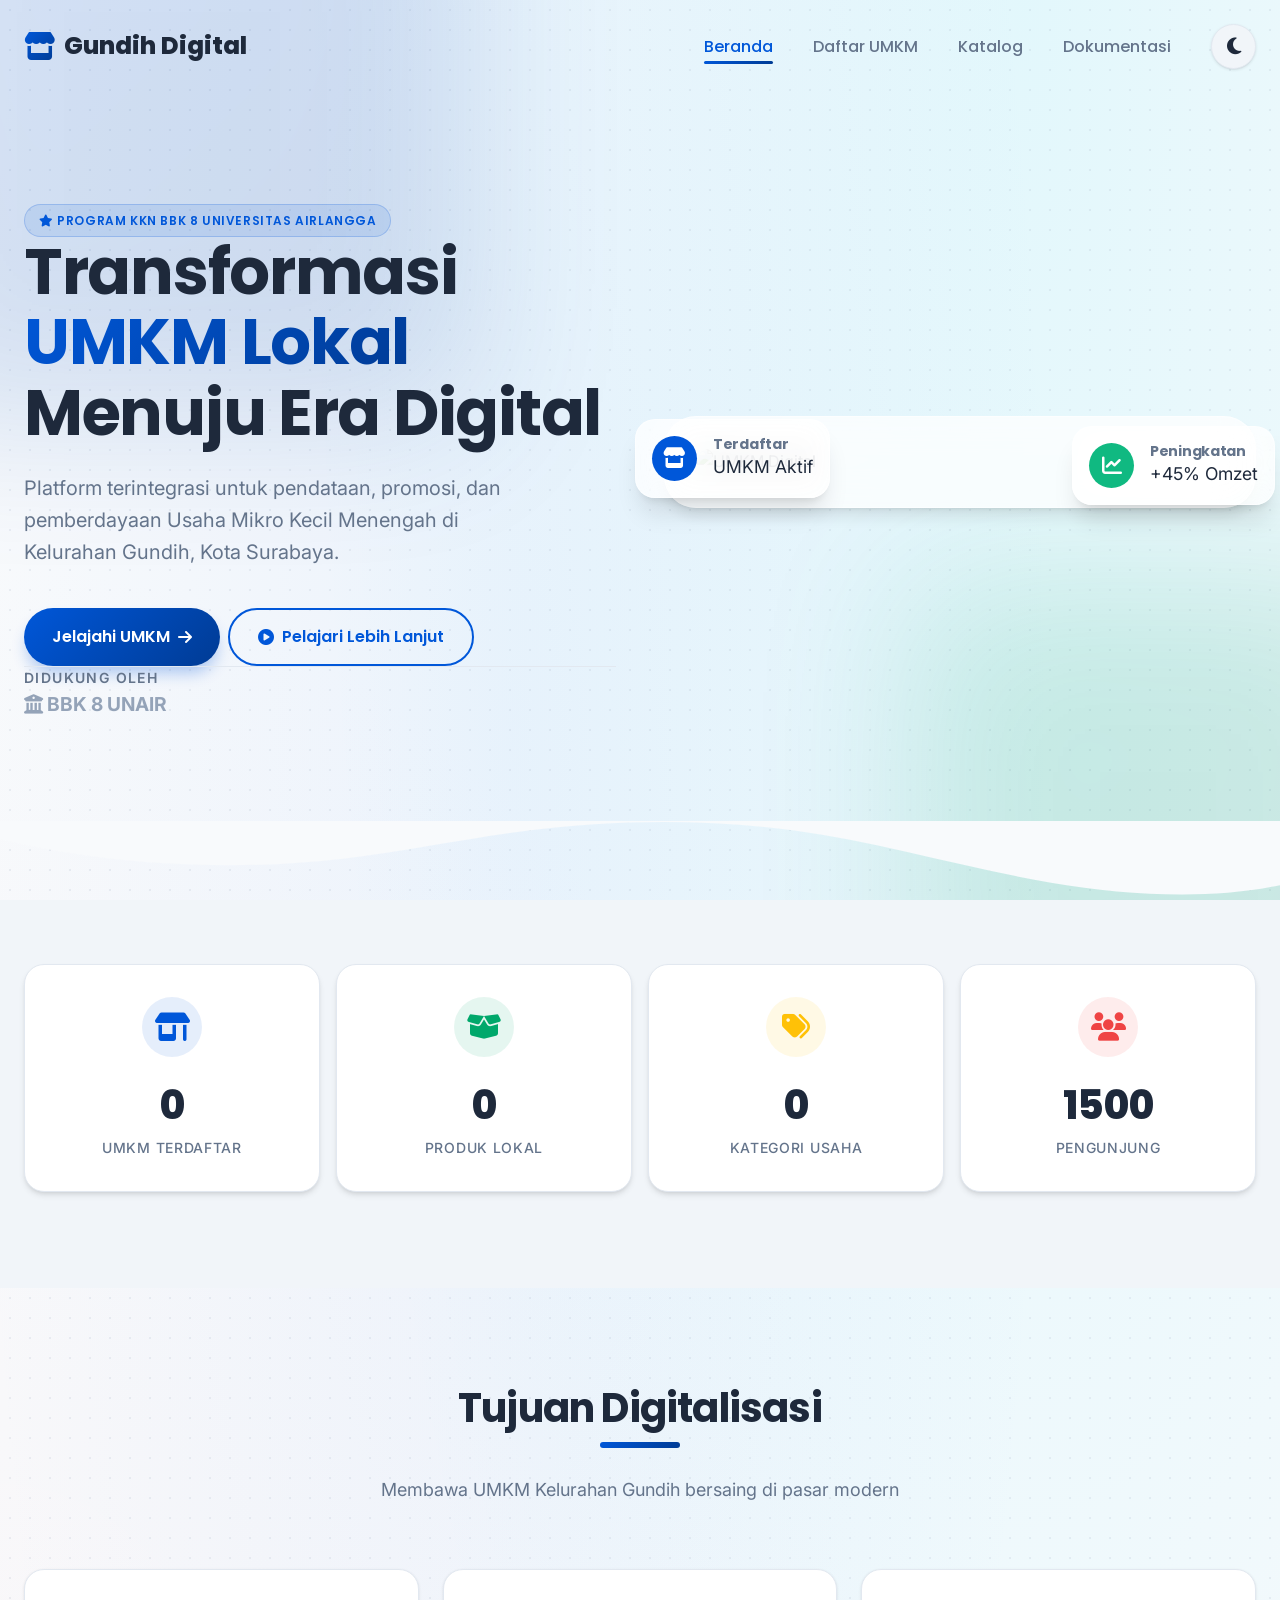
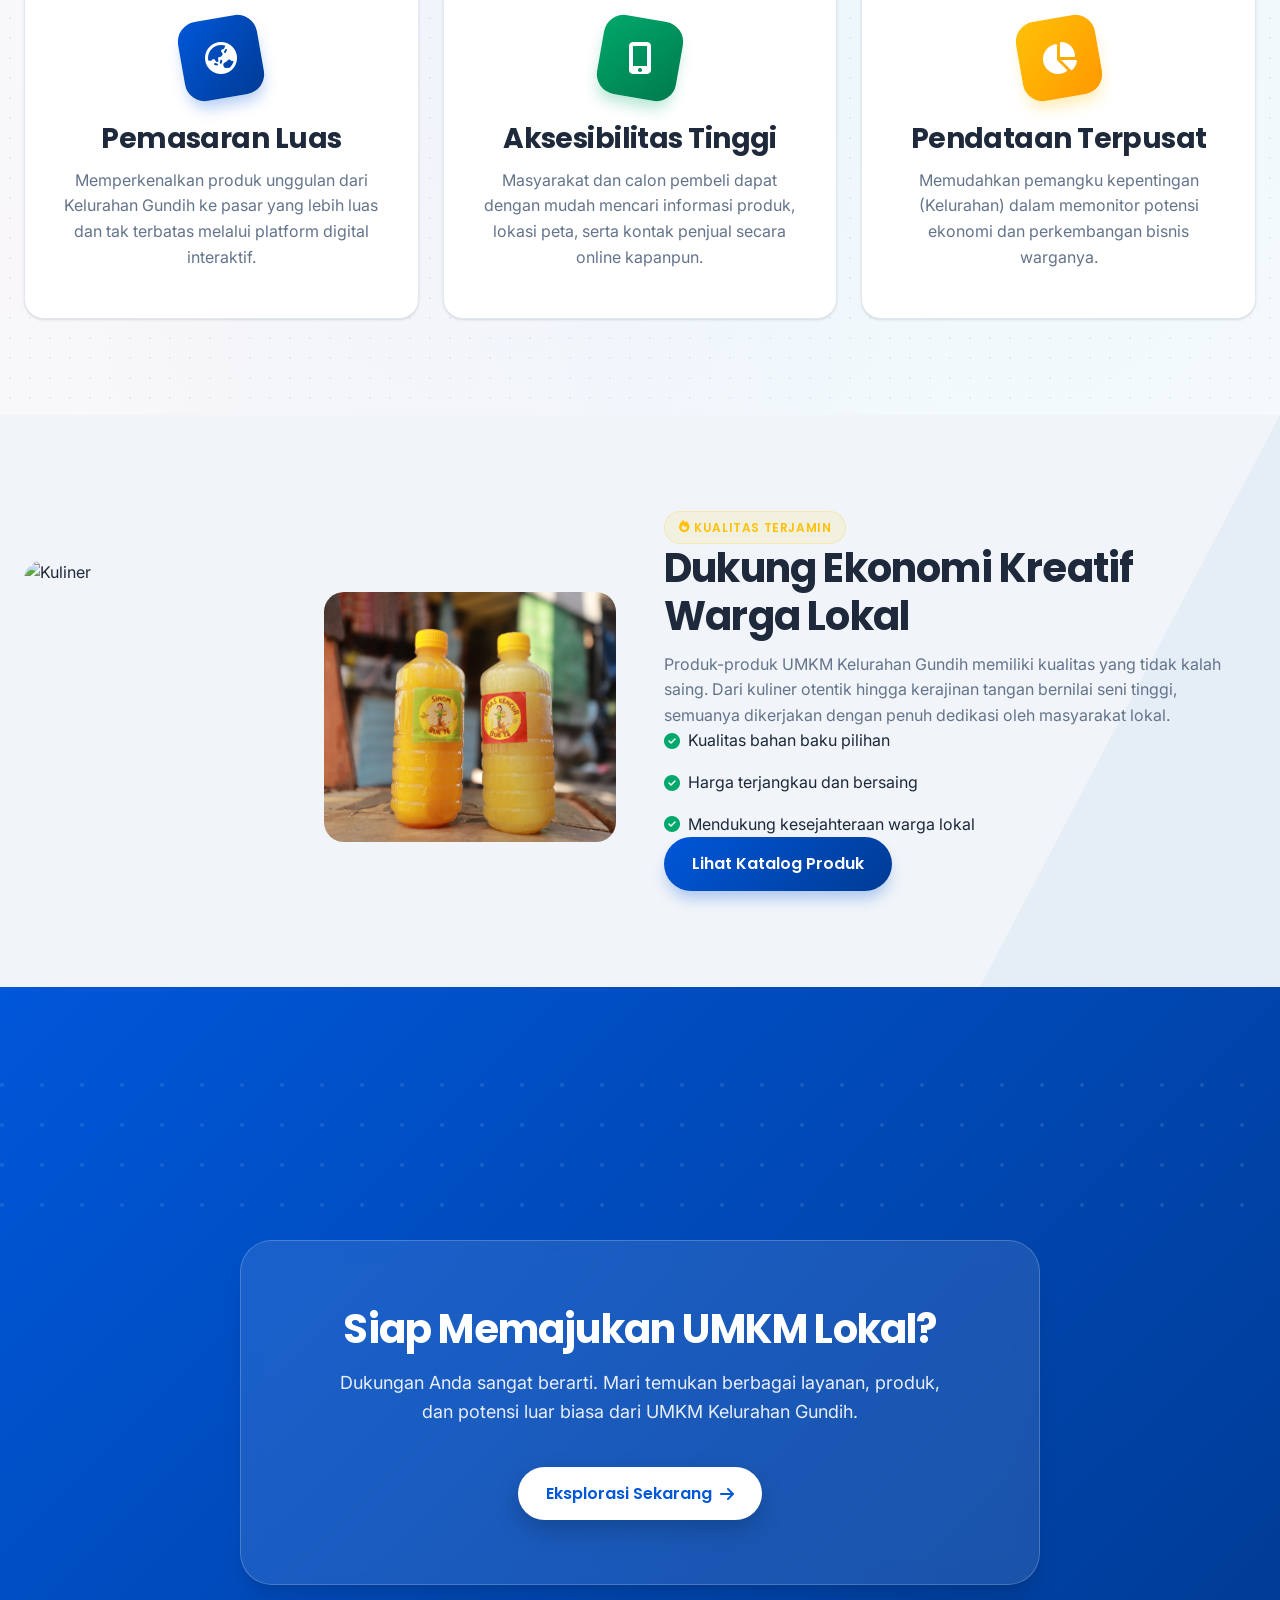
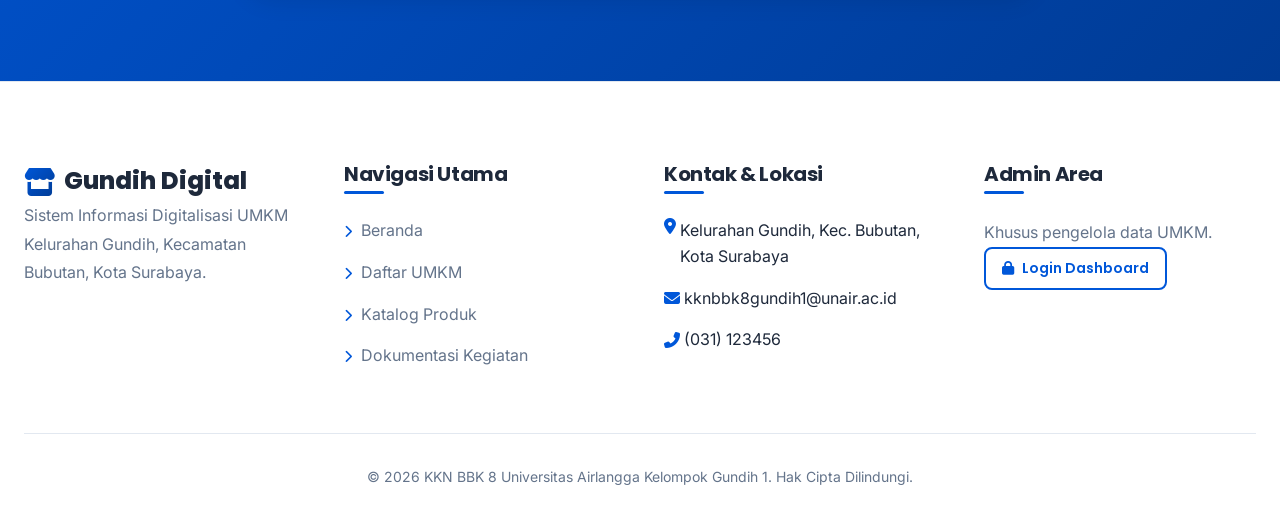
==== commit 71660878: "Add UMKM website" ====
--- a/index.html
+++ b/index.html
@@ -146,19 +146,19 @@
                 <div class="stat-box reveal stagger-1">
                     <div class="stat-icon" style="background: rgba(0, 87, 217, 0.1); color: var(--primary);"><i
                             class="fas fa-store-alt"></i></div>
-                    <h3 class="counter-anim" data-target="50">0</h3>
+                    <h3 class="counter-anim" data-target="0" id="statUmkm">0</h3>
                     <p>UMKM Terdaftar</p>
                 </div>
                 <div class="stat-box reveal stagger-2">
                     <div class="stat-icon" style="background: rgba(0, 168, 107, 0.1); color: var(--secondary);"><i
                             class="fas fa-box-open"></i></div>
-                    <h3 class="counter-anim" data-target="120">0</h3>
+                    <h3 class="counter-anim" data-target="0" id="statProduk">0</h3>
                     <p>Produk Lokal</p>
                 </div>
                 <div class="stat-box reveal stagger-3">
                     <div class="stat-icon" style="background: rgba(255, 193, 7, 0.1); color: var(--accent);"><i
                             class="fas fa-tags"></i></div>
-                    <h3 class="counter-anim" data-target="5">0</h3>
+                    <h3 class="counter-anim" data-target="0" id="statKategori">0</h3>
                     <p>Kategori Usaha</p>
                 </div>
                 <div class="stat-box reveal stagger-4">
@@ -220,8 +220,7 @@
             style="position: absolute; top: 0; right: 0; width: 300px; height: 100%; background: var(--primary); clip-path: polygon(100% 0, 100% 100%, 0 100%, 100% 0); opacity: 0.05;">
         </div>
         <div class="container relative z-10">
-            <div class="grid grid-cols-2 items-center gap-6"
-                style="grid-template-columns: 1fr 1fr; @media(max-width: 768px){grid-template-columns: 1fr;}">
+            <div class="grid grid-cols-2 items-center gap-6">
                 <div class="reveal-zoom">
                     <div class="grid grid-cols-2 gap-2">
                         <img src="wingko.jpg"
@@ -341,8 +340,58 @@
         <i class="fas fa-arrow-up"></i>
     </button>
 
-    <script src="js/database.js"></script>
+    <script src="https://cdn.jsdelivr.net/npm/@supabase/supabase-js@2"></script>
+    <script src="js/supabase.js"></script>
+    <script src="js/auth.js"></script>
+    <script src="js/storage.js"></script>
+    <script src="js/umkm.js"></script>
+    <script src="js/produk.js"></script>
+    <script src="js/dokumentasi.js"></script>
+    <script src="js/dashboard.js"></script>
     <script src="js/ui.js"></script>
+
+    <script>
+        document.addEventListener('DOMContentLoaded', async () => {
+            try {
+                // Fetch real counts from Supabase
+                const { count: countUmkm } = await window.supabase.from('umkm').select('*', { count: 'exact', head: true });
+                const { count: countProduk } = await window.supabase.from('products').select('*', { count: 'exact', head: true });
+                
+                // Fetch unique categories
+                const { data: umkms } = await window.supabase.from('umkm').select('category');
+                const allCats = (umkms || []).flatMap(u => (u.category || '').split(',').map(c => c.trim()).filter(Boolean));
+                const uniqueCategories = new Set(allCats).size;
+
+                // Update data-target attributes
+                document.getElementById('statUmkm').setAttribute('data-target', countUmkm || 0);
+                document.getElementById('statProduk').setAttribute('data-target', countProduk || 0);
+                document.getElementById('statKategori').setAttribute('data-target', uniqueCategories || 0);
+                
+                // Function to run the counter animation dynamically
+                const runDynamicCounter = (el) => {
+                    const target = +el.getAttribute('data-target');
+                    const count = +el.innerText;
+                    const inc = target / 50;
+
+                    if (count < target) {
+                        el.innerText = Math.ceil(count + inc);
+                        setTimeout(() => runDynamicCounter(el), 20);
+                    } else {
+                        el.innerText = target;
+                    }
+                };
+
+                // Trigger animation manually just in case the element is already visible
+                ['statUmkm', 'statProduk', 'statKategori'].forEach(id => {
+                    const el = document.getElementById(id);
+                    if (el) runDynamicCounter(el);
+                });
+
+            } catch (error) {
+                console.error("Gagal mengambil data statistik realtime:", error);
+            }
+        });
+    </script>
 </body>
 
 </html>
--- a/css/responsive.css
+++ b/css/responsive.css
@@ -21,8 +21,20 @@
   .footer-col h3::after { left: 50%; transform: translateX(-50%); }
   
   /* Admin Adjustments */
-  .admin-topbar { flex-direction: column; gap: 1rem; align-items: flex-start; }
-  .stats-grid { grid-template-columns: 1fr; }
+  .admin-topbar { padding: 1rem; }
+  .dashboard-content { padding: 0 1rem 1.5rem 1rem; }
+  .page-header h2 { font-size: 1.5rem; }
+  .stats-grid { grid-template-columns: 1fr; gap: 1rem; }
+  
+  /* Topbar Mobile Optimizations */
+  .topbar-right .btn { display: none; } /* Hide 'Buka Website' button on very small screens to save space */
+  .admin-profile span { display: none; } /* Hide 'Halo, Admin' text, just show avatar */
+  .admin-profile { padding: 0.25rem; border-radius: 50%; }
+  
+  /* Widgets and Actions */
+  .quick-action-grid { grid-template-columns: 1fr; }
+  .quick-action-btn { flex-direction: row; justify-content: flex-start; padding: 1rem; }
+  .quick-action-btn[style] { flex-direction: row !important; justify-content: flex-start !important; }
 }
 
 /* Small Devices (Landscape Phones, 576px and up) */
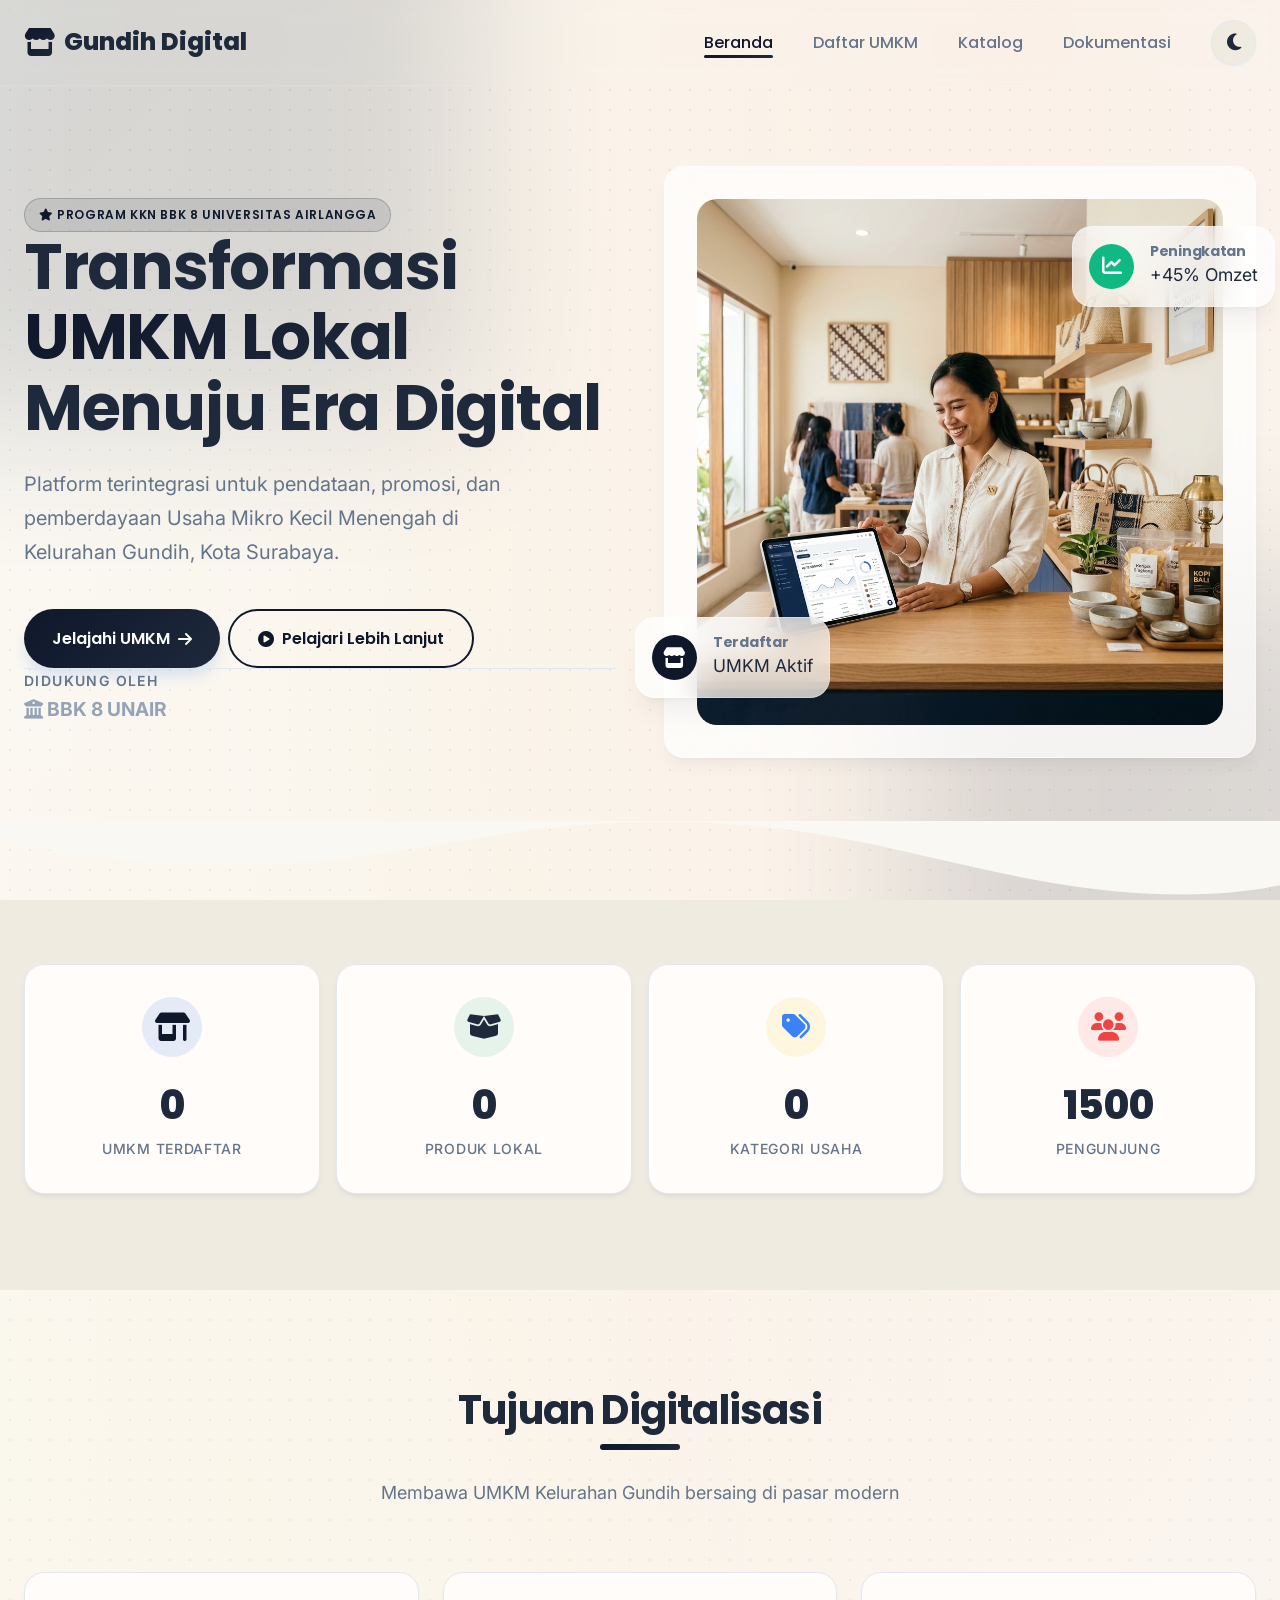
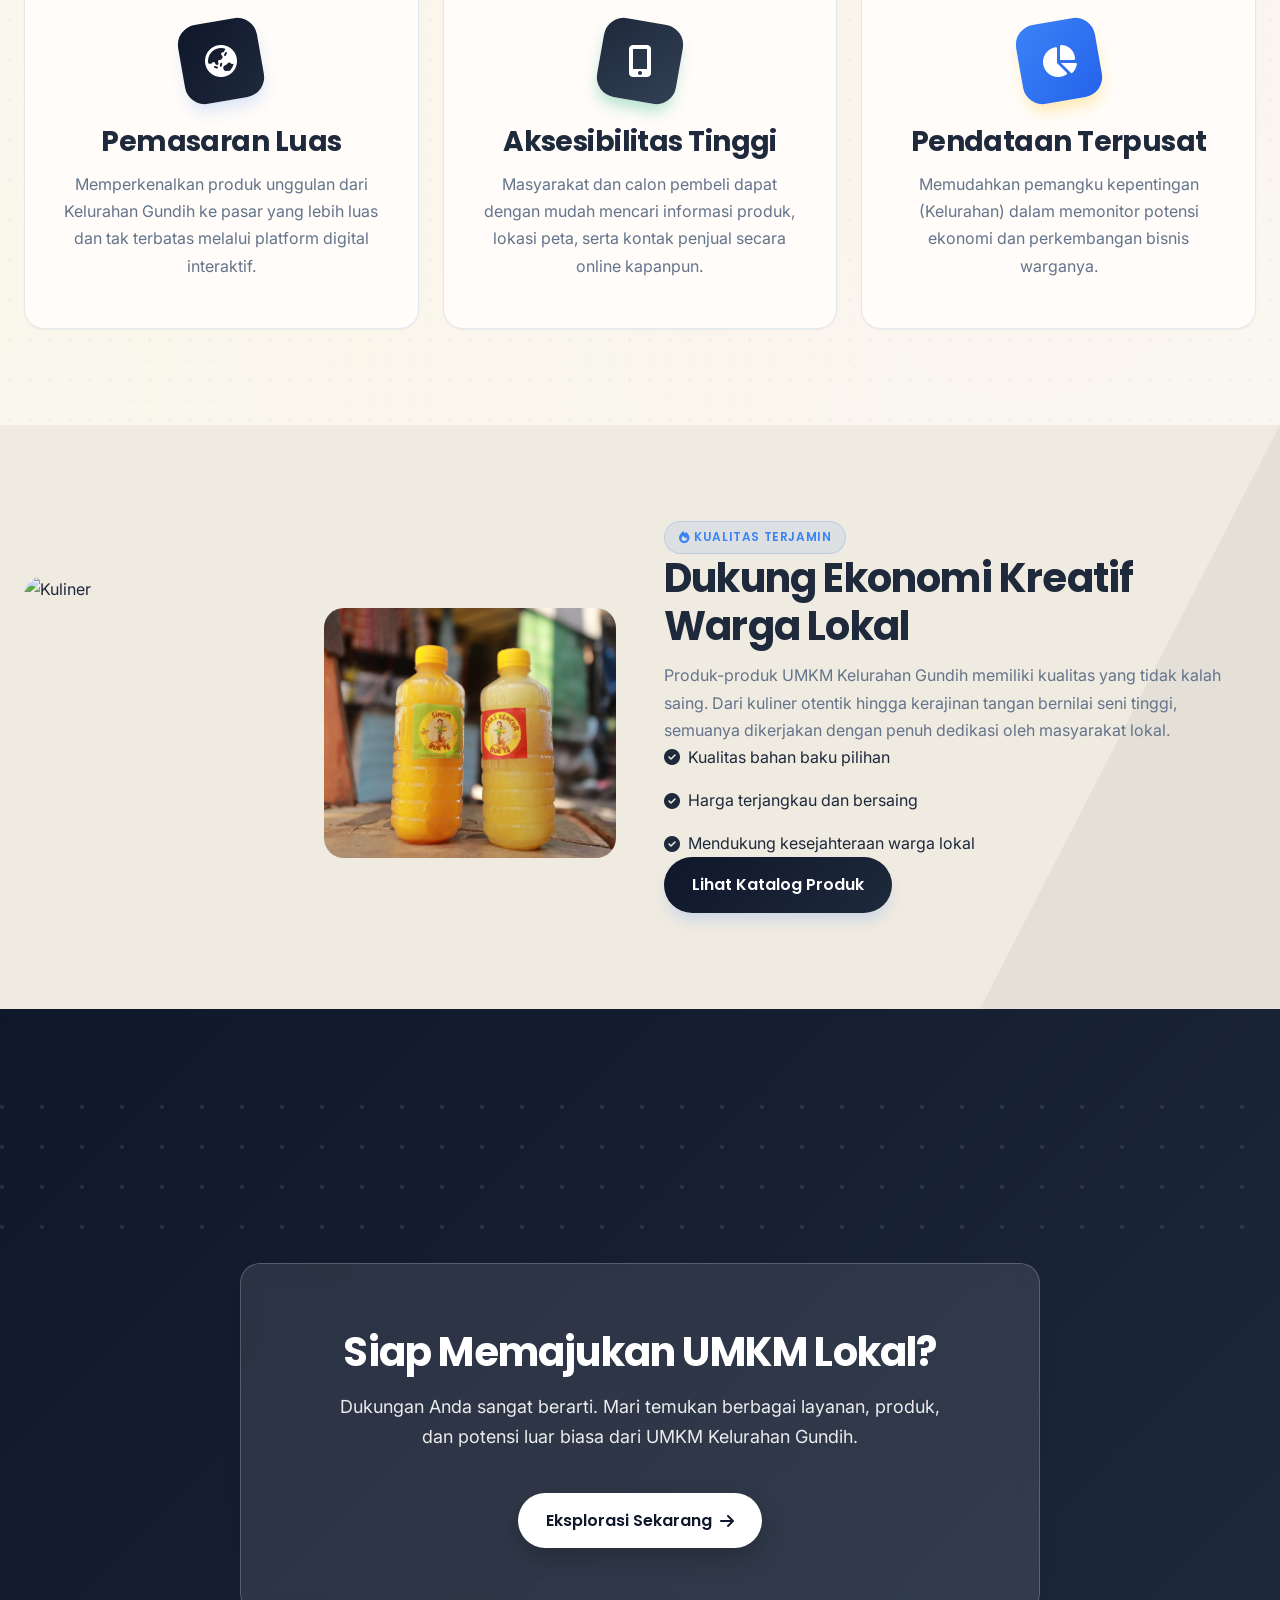
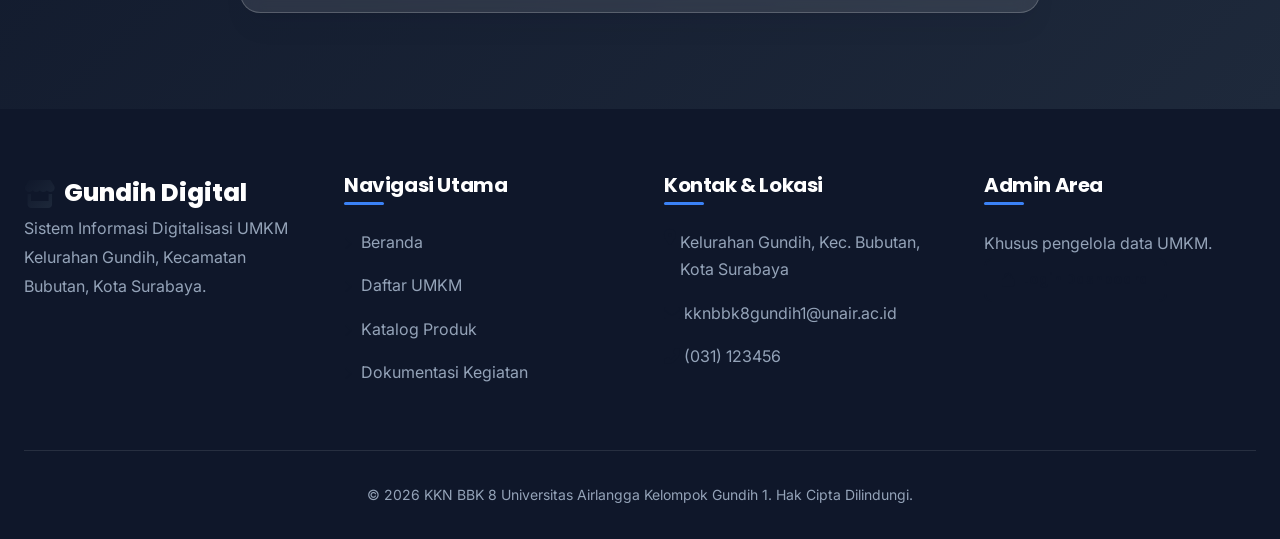
==== commit 8826c2a9: "Fix mobile topbar button, refine animations, and complete cream theme" ====
--- a/index.html
+++ b/index.html
@@ -94,7 +94,7 @@
                 <div class="hero-image reveal-zoom stagger-3 relative">
                     <div class="glass-card float p-3"
                         style="border-radius: var(--radius-xl); background: var(--glass-bg);">
-                        <img src="https://images.unsplash.com/photo-1556740749-887f6717d5e4?auto=format&fit=crop&q=80&w=800"
+                        <img src="hero_image_premium.png"
                             alt="UMKM Digital" style="border-radius: var(--radius-lg); width: 100%;">
 
                         <!-- Floating Badge 1 -->
--- a/css/style.css
+++ b/css/style.css
@@ -5,54 +5,55 @@
 
 :root {
   /* Colors */
-  --primary: #0057D9;
-  --primary-light: #337BE0;
-  --primary-dark: #0044AB;
-  --primary-gradient: linear-gradient(135deg, #0057D9 0%, #003B94 100%);
-  
-  --secondary: #00A86B;
-  --secondary-light: #26C285;
-  --secondary-gradient: linear-gradient(135deg, #00A86B 0%, #007A4D 100%);
-  
-  --accent: #FFC107;
-  --accent-light: #FFD54F;
-  --accent-gradient: linear-gradient(135deg, #FFC107 0%, #FF9800 100%);
-  
-  --bg-color: #F8FAFC; /* Light gray-blue */
-  --bg-color-alt: #F1F5F9;
-  --bg-mesh: radial-gradient(at 40% 20%, hsla(216,100%,74%,0.1) 0px, transparent 50%),
-             radial-gradient(at 80% 0%, hsla(189,100%,56%,0.1) 0px, transparent 50%),
-             radial-gradient(at 0% 50%, hsla(355,100%,93%,0.1) 0px, transparent 50%),
+  --primary: #0F172A;
+  --primary-light: #1E293B;
+  --primary-dark: #020617;
+  --primary-gradient: linear-gradient(135deg, #0F172A 0%, #1E293B 100%);
+  
+  --secondary: #1E293B;
+  --secondary-light: #334155;
+  --secondary-gradient: linear-gradient(135deg, #1E293B 0%, #334155 100%);
+  
+  --accent: #3B82F6;
+  --accent-light: #60A5FA;
+  --accent-gradient: linear-gradient(135deg, #3B82F6 0%, #2563EB 100%);
+  
+  --bg-color: #FAF8F2;
+  --bg-color-alt: #F0EBE1;
+  --bg-mesh: radial-gradient(at 40% 20%, hsla(35,100%,74%,0.05) 0px, transparent 50%),
+             radial-gradient(at 80% 0%, hsla(15,100%,56%,0.05) 0px, transparent 50%),
+             radial-gradient(at 0% 50%, hsla(45,100%,70%,0.05) 0px, transparent 50%),
              var(--bg-color);
   
-  --text-main: #1E293B; /* Slate 800 */
-  --text-muted: #64748B; /* Slate 500 */
-  --text-light: #94A3B8; /* Slate 400 */
+  --text-main: #1E293B;
+  --text-muted: #64748B;
+  --text-light: #94A3B8;
   
   --danger: #EF4444;
   --success: #10B981;
+  --warning: #F59E0B;
   --info: #3B82F6;
   
-  --white: #FFFFFF;
+  --white: #FFFCF9;
   --border: #E2E8F0;
   
   /* Glassmorphism */
-  --glass-bg: rgba(255, 255, 255, 0.75);
-  --glass-border: rgba(255, 255, 255, 0.5);
-  --glass-shadow: 0 8px 32px 0 rgba(31, 38, 135, 0.05);
+  --glass-bg: rgba(255, 255, 255, 0.7);
+  --glass-border: rgba(255, 255, 255, 0.3);
+  --glass-shadow: 0 8px 32px 0 rgba(15, 23, 42, 0.05);
 
   /* Modern Shadows layered */
-  --shadow-sm: 0 1px 3px 0 rgba(0, 0, 0, 0.1), 0 1px 2px -1px rgba(0, 0, 0, 0.1);
-  --shadow-md: 0 4px 6px -1px rgba(0, 0, 0, 0.1), 0 2px 4px -2px rgba(0, 0, 0, 0.1);
-  --shadow-lg: 0 10px 15px -3px rgba(0, 0, 0, 0.1), 0 4px 6px -4px rgba(0, 0, 0, 0.1);
-  --shadow-xl: 0 20px 25px -5px rgba(0, 0, 0, 0.1), 0 8px 10px -6px rgba(0, 0, 0, 0.1);
-  --shadow-colored: 0 10px 15px -3px rgba(0, 87, 217, 0.3);
+  --shadow-sm: 0 1px 2px 0 rgba(15, 23, 42, 0.05);
+  --shadow-md: 0 4px 6px -1px rgba(15, 23, 42, 0.05), 0 2px 4px -2px rgba(15, 23, 42, 0.05);
+  --shadow-lg: 0 10px 15px -3px rgba(15, 23, 42, 0.05), 0 4px 6px -4px rgba(15, 23, 42, 0.05);
+  --shadow-xl: 0 20px 25px -5px rgba(15, 23, 42, 0.05), 0 8px 10px -6px rgba(15, 23, 42, 0.05);
+  --shadow-colored: 0 10px 15px -3px rgba(59, 130, 246, 0.2);
   
   /* Radii */
   --radius-sm: 0.5rem;
   --radius-md: 0.75rem;
   --radius-lg: 1.25rem;
-  --radius-xl: 2rem;
+  --radius-xl: 20px;
   --radius-full: 9999px;
 
   /* Typography */
@@ -62,25 +63,25 @@
 
 /* Dark Mode Variables */
 [data-theme="dark"] {
-  --bg-color: #0F172A; /* Slate 900 */
-  --bg-color-alt: #1E293B; /* Slate 800 */
-  --bg-mesh: radial-gradient(at 40% 20%, hsla(216,100%,74%,0.05) 0px, transparent 50%),
-             radial-gradient(at 80% 0%, hsla(189,100%,56%,0.05) 0px, transparent 50%),
-             radial-gradient(at 0% 50%, hsla(355,100%,93%,0.05) 0px, transparent 50%),
+  --bg-color: #020617; 
+  --bg-color-alt: #0F172A; 
+  --bg-mesh: radial-gradient(at 40% 20%, hsla(216,100%,74%,0.02) 0px, transparent 50%),
+             radial-gradient(at 80% 0%, hsla(189,100%,56%,0.02) 0px, transparent 50%),
+             radial-gradient(at 0% 50%, hsla(355,100%,93%,0.02) 0px, transparent 50%),
              var(--bg-color);
   
-  --text-main: #F8FAFC; /* Slate 50 */
-  --text-muted: #CBD5E1; /* Slate 300 */
-  --text-light: #94A3B8; /* Slate 400 */
-  
-  --white: #1E293B; /* Cards in dark mode use slate 800 */
-  --border: #334155; /* Slate 700 */
-  
-  --glass-bg: rgba(30, 41, 59, 0.75);
+  --text-main: #F8FAFC; 
+  --text-muted: #CBD5E1; 
+  --text-light: #94A3B8; 
+  
+  --white: #1E293B; 
+  --border: #334155; 
+  
+  --glass-bg: rgba(30, 41, 59, 0.7);
   --glass-border: rgba(255, 255, 255, 0.05);
   --glass-shadow: 0 8px 32px 0 rgba(0, 0, 0, 0.3);
   
-  --shadow-colored: 0 10px 15px -3px rgba(0, 87, 217, 0.5);
+  --shadow-colored: 0 10px 15px -3px rgba(59, 130, 246, 0.3);
 }
 
 /* ==========================================================================
@@ -92,12 +93,12 @@
   font-family: var(--font-body);
   background: var(--bg-mesh);
   color: var(--text-main);
-  line-height: 1.6;
+  line-height: 1.7;
   overflow-x: hidden;
   transition: background-color 0.4s ease, color 0.4s ease;
   position: relative;
 }
-a { text-decoration: none; color: inherit; transition: all 0.3s ease; }
+a { text-decoration: none; color: inherit; transition: all 0.4s cubic-bezier(0.25, 0.8, 0.25, 1); }
 ul { list-style: none; }
 img { max-width: 100%; height: auto; display: block; border-radius: var(--radius-sm); }
 button { cursor: pointer; font-family: inherit; border: none; outline: none; background: none; }
@@ -237,7 +238,7 @@
   border-radius: var(--radius-full);
   font-family: var(--font-heading);
   font-weight: 600;
-  transition: all 0.3s cubic-bezier(0.4, 0, 0.2, 1);
+  transition: all 0.4s cubic-bezier(0.25, 0.8, 0.25, 1);
   gap: 0.5rem;
   position: relative;
   overflow: hidden;
@@ -250,25 +251,31 @@
   box-shadow: var(--shadow-colored);
   border: none;
 }
+.btn:active {
+  transform: scale(0.96) translateY(-1px);
+}
 .btn-primary:hover {
   transform: translateY(-3px);
-  box-shadow: 0 15px 20px -5px rgba(0, 87, 217, 0.4);
+  box-shadow: 0 15px 20px -5px rgba(59, 130, 246, 0.4);
 }
 .btn-primary::before {
   content: '';
   position: absolute;
   top: 0; left: 0; width: 100%; height: 100%;
-  background: linear-gradient(135deg, #0044AB 0%, #0057D9 100%);
+  background: linear-gradient(135deg, #1E293B 0%, #0F172A 100%);
   z-index: -1;
-  transition: opacity 0.3s ease;
+  transition: opacity 0.4s ease;
   opacity: 0;
+}
+.btn:active {
+  transform: scale(0.96) translateY(-1px);
 }
 .btn-primary:hover::before { opacity: 1; }
 
 .btn-secondary {
   background: var(--secondary-gradient);
   color: #fff;
-  box-shadow: 0 10px 15px -3px rgba(0, 168, 107, 0.3);
+  box-shadow: 0 10px 15px -3px rgba(30, 41, 59, 0.3);
 }
 .btn-secondary:hover { transform: translateY(-3px); }
 
@@ -296,9 +303,9 @@
   text-transform: uppercase;
   letter-spacing: 0.05em;
 }
-.badge-primary { background: rgba(0, 87, 217, 0.1); color: var(--primary); border: 1px solid rgba(0, 87, 217, 0.2); }
-.badge-secondary { background: rgba(0, 168, 107, 0.1); color: var(--secondary); border: 1px solid rgba(0, 168, 107, 0.2); }
-.badge-accent { background: rgba(255, 193, 7, 0.1); color: var(--accent); border: 1px solid rgba(255, 193, 7, 0.2); }
+.badge-primary { background: rgba(15, 23, 42, 0.1); color: var(--primary); border: 1px solid rgba(15, 23, 42, 0.2); }
+.badge-secondary { background: rgba(30, 41, 59, 0.1); color: var(--secondary); border: 1px solid rgba(30, 41, 59, 0.2); }
+.badge-accent { background: rgba(59, 130, 246, 0.1); color: var(--accent); border: 1px solid rgba(59, 130, 246, 0.2); }
 
 /* Forms */
 .form-group { margin-bottom: 1.5rem; }
@@ -311,23 +318,27 @@
   background: var(--white);
   color: var(--text-main);
   font-family: inherit;
-  transition: all 0.3s ease;
+  transition: all 0.4s cubic-bezier(0.25, 0.8, 0.25, 1);
 }
 .form-control:focus {
   outline: none;
   border-color: var(--primary);
-  box-shadow: 0 0 0 4px rgba(0, 87, 217, 0.1);
+  box-shadow: 0 0 0 4px rgba(15, 23, 42, 0.1);
 }
 
 /* Header / Navbar */
 .navbar {
   position: fixed; top: 0; left: 0; width: 100%; z-index: 1000;
-  padding: 1.5rem 0; transition: all 0.3s ease;
+  padding: 1.25rem 0; transition: all 0.4s cubic-bezier(0.25, 0.8, 0.25, 1);
+  background: rgba(255, 255, 255, 0.02);
+  backdrop-filter: blur(10px);
+  -webkit-backdrop-filter: blur(10px);
+  border-bottom: 1px solid rgba(255, 255, 255, 0.1);
 }
 .navbar.scrolled {
   background: var(--glass-bg);
-  backdrop-filter: blur(20px);
-  -webkit-backdrop-filter: blur(20px);
+  backdrop-filter: blur(25px);
+  -webkit-backdrop-filter: blur(25px);
   box-shadow: var(--shadow-md);
   padding: 1rem 0;
   border-bottom: 1px solid var(--glass-border);
@@ -348,43 +359,44 @@
 .nav-link {
   font-family: var(--font-heading);
   font-weight: 500; color: var(--text-muted); position: relative;
-  transition: color 0.3s ease;
+  transition: color 0.4s ease;
 }
 .nav-link:hover, .nav-link.active { color: var(--primary); }
 .nav-link::after {
-  content: ''; position: absolute; width: 0; height: 3px; bottom: -6px; left: 0;
-  background: var(--primary-gradient); border-radius: var(--radius-full); transition: width 0.3s ease;
+  content: ''; position: absolute; width: 0; height: 3px; bottom: -4px; left: 0;
+  background: var(--primary-gradient); border-radius: var(--radius-full); transition: width 0.4s cubic-bezier(0.25, 0.8, 0.25, 1);
 }
 .nav-link:hover::after, .nav-link.active::after { width: 100%; }
 .mobile-menu-btn { display: none; font-size: 1.5rem; color: var(--text-main); }
 
 /* Footer */
 .footer {
-  background: var(--white);
-  padding: 5rem 0 2rem;
-  border-top: 1px solid var(--border);
+  background: var(--primary);
+  color: var(--text-light);
+  padding: 4rem 0 2rem;
   position: relative;
 }
+.footer .logo { color: #FFFFFF; }
 .footer-content {
   display: grid;
   grid-template-columns: repeat(auto-fit, minmax(250px, 1fr));
   gap: 3rem; margin-bottom: 3rem;
 }
 .footer-col h3 {
-  font-size: 1.25rem; margin-bottom: 1.5rem; color: var(--text-main);
+  font-size: 1.25rem; margin-bottom: 1.5rem; color: #FFFFFF;
   position: relative; padding-bottom: 0.5rem;
 }
 .footer-col h3::after {
   content: ''; position: absolute; bottom: 0; left: 0;
-  width: 40px; height: 3px; background: var(--primary); border-radius: var(--radius-full);
-}
-.footer-col p { color: var(--text-muted); line-height: 1.8; }
+  width: 40px; height: 3px; background: var(--accent); border-radius: var(--radius-full);
+}
+.footer-col p { color: var(--text-light); line-height: 1.8; }
 .footer-links li { margin-bottom: 1rem; }
-.footer-links a { color: var(--text-muted); transition: all 0.3s ease; display: inline-block; }
-.footer-links a:hover { color: var(--primary); transform: translateX(5px); }
+.footer-links a { color: var(--text-light); transition: all 0.4s cubic-bezier(0.25, 0.8, 0.25, 1); display: inline-block; }
+.footer-links a:hover { color: var(--accent); transform: translateX(5px); }
 .footer-bottom {
-  text-align: center; padding-top: 2rem; border-top: 1px solid var(--border);
-  color: var(--text-muted); font-size: 0.875rem;
+  text-align: center; padding-top: 2rem; border-top: 1px solid rgba(255,255,255,0.1);
+  color: var(--text-light); font-size: 0.875rem;
 }
 
 /* Cards (Redesigned) */
@@ -401,7 +413,7 @@
 .card:hover {
   box-shadow: var(--shadow-xl);
   transform: translateY(-8px);
-  border-color: rgba(0, 87, 217, 0.2);
+  border-color: rgba(15, 23, 42, 0.2);
 }
 .card-img-wrapper { position: relative; overflow: hidden; height: 220px; }
 .card-img {
@@ -422,7 +434,7 @@
   box-shadow: var(--shadow-md);
   text-align: center;
   border: 1px solid var(--border);
-  transition: all 0.3s ease;
+  transition: all 0.4s cubic-bezier(0.25, 0.8, 0.25, 1);
   position: relative;
   overflow: hidden;
 }
@@ -449,7 +461,7 @@
   width: 45px; height: 45px; border-radius: 50%;
   display: flex; align-items: center; justify-content: center;
   color: var(--text-main); box-shadow: var(--shadow-sm);
-  transition: all 0.3s ease; font-size: 1.2rem;
+  transition: all 0.4s cubic-bezier(0.25, 0.8, 0.25, 1); font-size: 1.2rem;
 }
 .theme-toggle:hover { background: var(--primary); color: white; transform: rotate(15deg); }
 
@@ -460,10 +472,10 @@
   background: var(--primary-gradient); color: white;
   display: flex; align-items: center; justify-content: center;
   box-shadow: var(--shadow-colored);
-  opacity: 0; visibility: hidden; transition: all 0.3s ease; z-index: 99;
+  opacity: 0; visibility: hidden; transition: all 0.4s cubic-bezier(0.25, 0.8, 0.25, 1); z-index: 99;
 }
 .back-to-top.show { opacity: 1; visibility: visible; }
-.back-to-top:hover { transform: translateY(-5px); box-shadow: 0 15px 25px -5px rgba(0, 87, 217, 0.5); }
+.back-to-top:hover { transform: translateY(-5px); box-shadow: 0 15px 25px -5px rgba(59, 130, 246, 0.5); }
 
 /* Decorative Waves */
 .wave-container { position: absolute; bottom: 0; left: 0; width: 100%; overflow: hidden; line-height: 0; transform: rotate(180deg); }
@@ -482,11 +494,11 @@
   align-items: center;
   gap: 1rem;
   margin-bottom: 1rem;
-  transition: all 0.3s ease;
+  transition: all 0.4s cubic-bezier(0.25, 0.8, 0.25, 1);
 }
 .info-card:hover { border-color: var(--primary); box-shadow: var(--shadow-sm); }
 .info-icon {
   width: 45px; height: 45px; border-radius: var(--radius-sm);
-  background: rgba(0, 87, 217, 0.1); color: var(--primary);
+  background: rgba(15, 23, 42, 0.1); color: var(--primary);
   display: flex; align-items: center; justify-content: center; font-size: 1.25rem;
 }
--- a/css/responsive.css
+++ b/css/responsive.css
@@ -27,7 +27,8 @@
   .stats-grid { grid-template-columns: 1fr; gap: 1rem; }
   
   /* Topbar Mobile Optimizations */
-  .topbar-right .btn { display: none; } /* Hide 'Buka Website' button on very small screens to save space */
+  .topbar-right .btn { font-size: 0 !important; padding: 0.5rem !important; border-radius: 50% !important; border: none !important; background: transparent !important; }
+  .topbar-right .btn i { font-size: 1.25rem; margin: 0; }
   .admin-profile span { display: none; } /* Hide 'Halo, Admin' text, just show avatar */
   .admin-profile { padding: 0.25rem; border-radius: 50%; }
   
